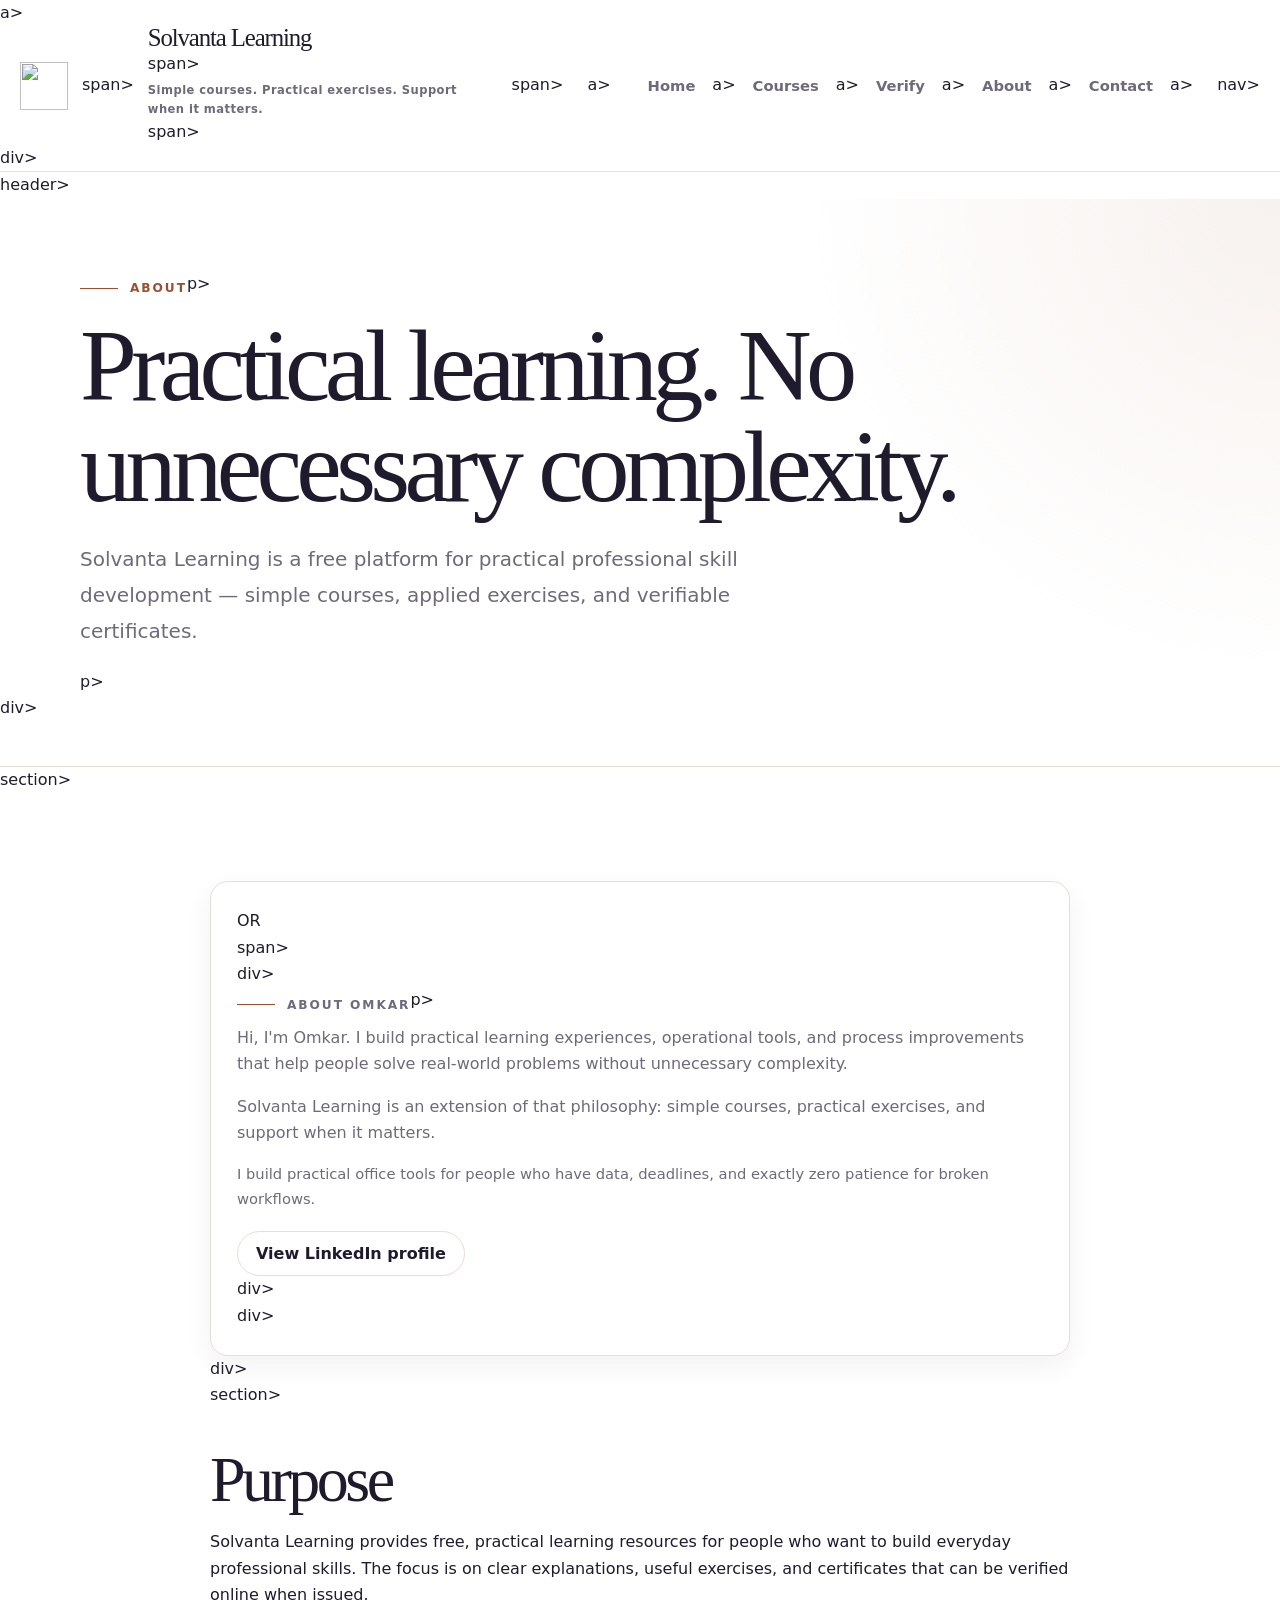
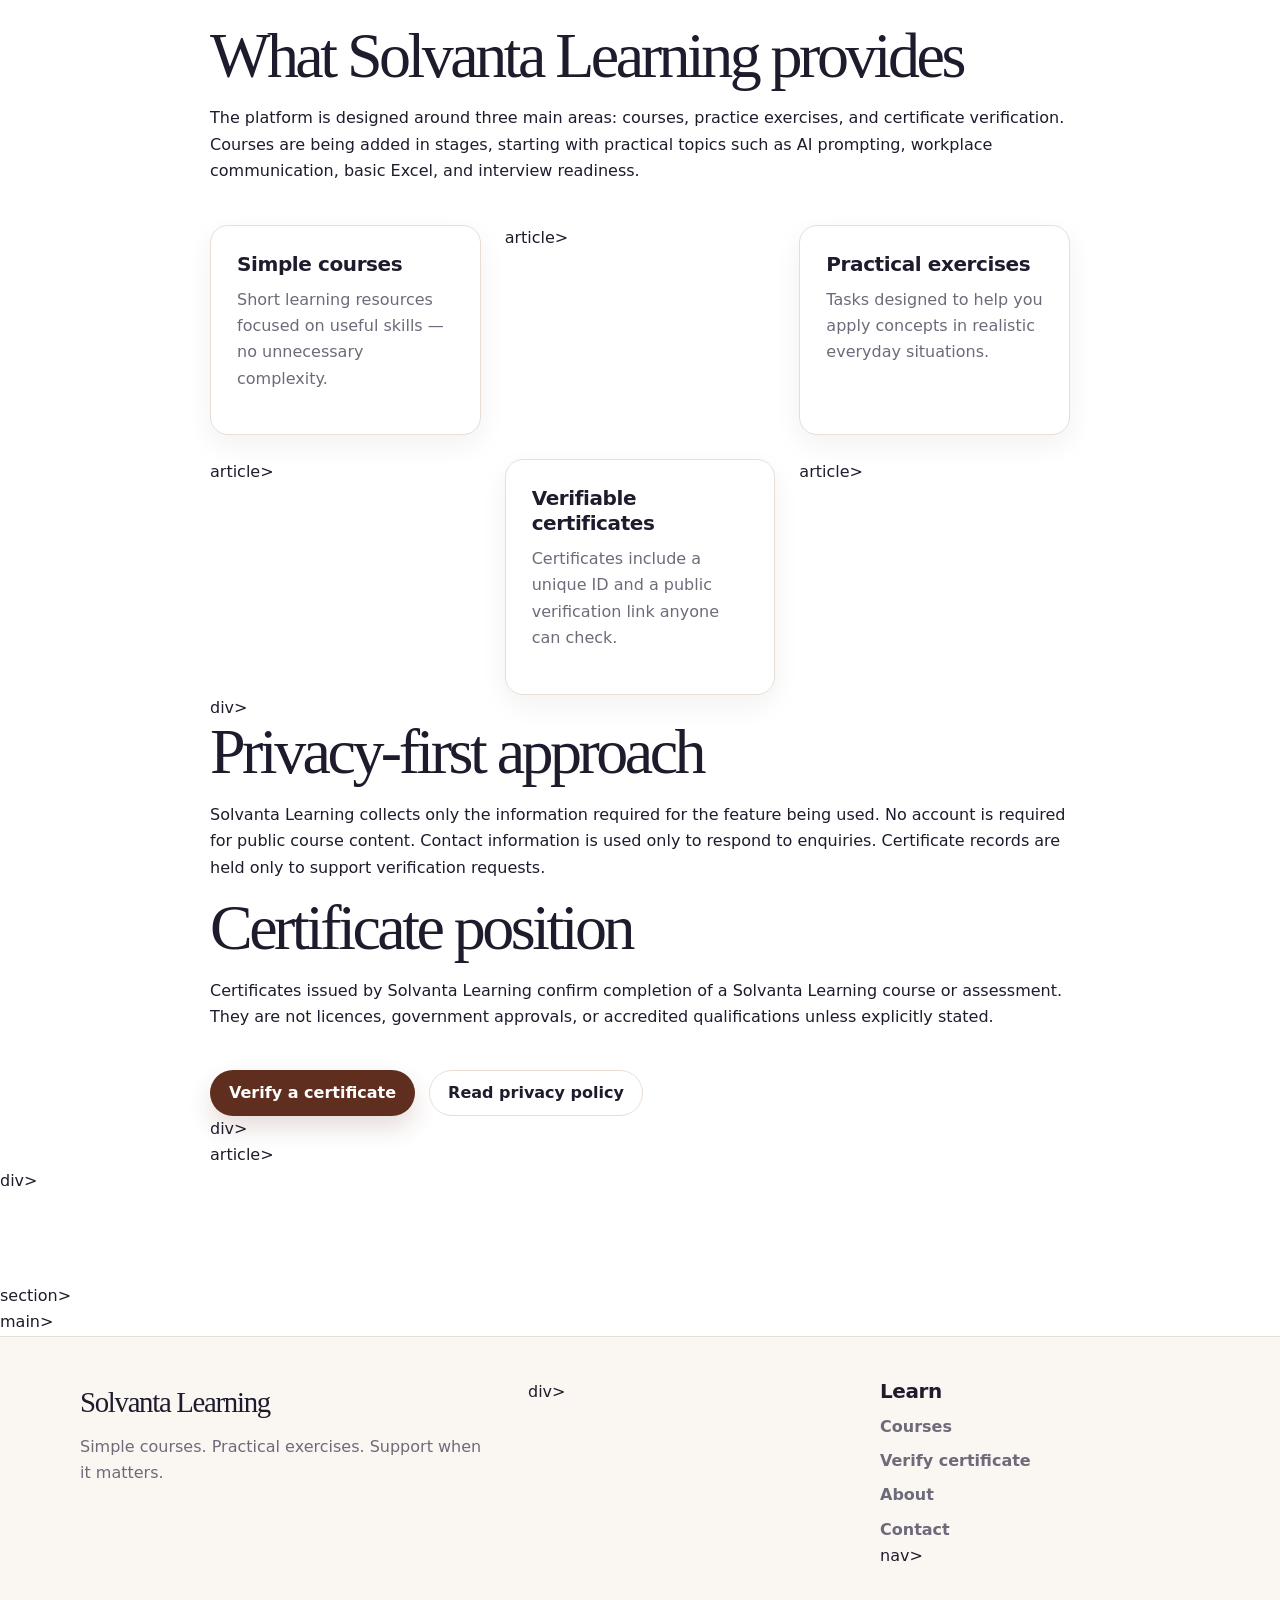
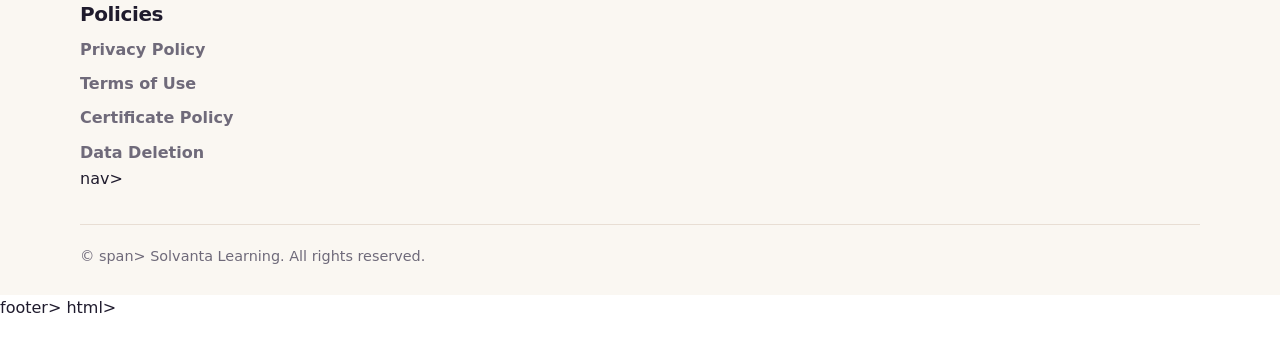
==== about/index.html @ 0c612749 "Rebuild about page: fix branding, add About Omkar section with LinkedIn, update nav to include About" ====
<!DOCTYPE html>
<html lang="en">
  <head>
    <meta charset="UTF-8" />
    <meta name="viewport" content="width=device-width, initial-scale=1.0" />
    <title>About | Solvanta Learning</title>
  <meta name="description" content="About Solvanta Learning and Omkar Reddy — a practical learning platform focused on simple courses, applied exercises, and verifiable certificates." />
  <link rel="stylesheet" href="../assets/css/styles.css" />
  </head>

<body>
  <a class="skip-link" href="#main-content">Skip to main content</a>a>

  <header class="site-header">
    <div class="header-inner">
      <a class="brand-link" href="/" aria-label="Solvanta Learning home">
        <span class="brand-mark" aria-hidden="true">
          <img src="../assets/img/logo-icon.svg" alt="" width="48" height="48" />
        </span>span>
        <span class="brand-text">
          <span class="brand-name">Solvanta Learning</span>span>
          <span class="brand-tagline">Simple courses. Practical exercises. Support when it matters.</span>span>
        </span>span>
      </a>a>

      <button
        class="nav-toggle"
        type="button"
        aria-label="Open navigation menu"
        aria-expanded="false"
        data-nav-toggle
        >
        <span aria-hidden="true"></span>span>
      </button>

      <nav class="site-nav" aria-label="Main navigation" data-nav-menu>
        <a href="/">Home</a>a>
        <a href="/courses/">Courses</a>a>
        <a href="/verify/">Verify</a>a>
        <a href="/about/">About</a>a>
        <a href="/contact/">Contact</a>a>
      </nav>nav>
    </div>div>
  </header>header>

  <main id="main-content">

    <section class="page-intro">
      <div class="container">
        <p class="kicker">About</p>p>
        <h1>Practical learning. No unnecessary complexity.</h1>
      <p class="lead">
      Solvanta Learning is a free platform for practical professional skill development —
      simple courses, applied exercises, and verifiable certificates.
      </p>p>
      </div>div>
    </section>section>
  
  <section class="section">
  <div class="container-narrow">
  
  <section class="about-omkar" id="about-omkar">
  <div class="about-omkar-inner card">
  <div class="about-omkar-photo" aria-hidden="true">
  <img
    src="../assets/img/omkar-profile.jpg"
    alt="Omkar Reddy"
    width="96"
    height="96"
    onerror="this.style.display='none'; this.nextElementSibling.style.display='flex';"
    />
  <span class="about-omkar-initials" aria-hidden="true" style="display:none;">OR</span>span>
  </div>div>
  <div class="about-omkar-body">
  <p class="kicker" style="margin-bottom:10px;">About Omkar</p>p>
  <p>
    Hi, I'm Omkar. I build practical learning experiences, operational tools, and process improvements
    that help people solve real-world problems without unnecessary complexity.
  </p>
    <p>
      Solvanta Learning is an extension of that philosophy: simple courses, practical exercises,
      and support when it matters.
    </p>
    <p class="muted" style="font-size:0.92rem;">
      I build practical office tools for people who have data, deadlines, and exactly zero patience for broken workflows.
    </p>
    <div class="hero-actions" style="margin-top:20px;">
      <a
        class="btn btn-secondary"
        href="https://www.linkedin.com/in/reddyop/"
        target="_blank"
        rel="noopener noreferrer"
        >
        View LinkedIn profile
      </a>
    </div>div>
  </div>div>
  </div>div>
  </section>section>

    <article class="mt-40">
      <h2>Purpose</h2>
      <p>
        Solvanta Learning provides free, practical learning resources for people who want to build
        everyday professional skills. The focus is on clear explanations, useful exercises,
        and certificates that can be verified online when issued.
      </p>

      <h2>What Solvanta Learning provides</h2>
      <p>
        The platform is designed around three main areas: courses, practice exercises,
        and certificate verification. Courses are being added in stages, starting with
        practical topics such as AI prompting, workplace communication, basic Excel, and interview readiness.
      </p>

      <div class="grid grid-auto mt-40">
        <article class="card">
          <h3>Simple courses</h3>
          <p>Short learning resources focused on useful skills — no unnecessary complexity.</p>
        </article>article>
        <article class="card">
          <h3>Practical exercises</h3>
          <p>Tasks designed to help you apply concepts in realistic everyday situations.</p>
        </article>article>
        <article class="card">
          <h3>Verifiable certificates</h3>
          <p>Certificates include a unique ID and a public verification link anyone can check.</p>
        </article>article>
      </div>div>

      <h2>Privacy-first approach</h2>
      <p>
        Solvanta Learning collects only the information required for the feature being used.
        No account is required for public course content. Contact information is used only to respond to enquiries.
        Certificate records are held only to support verification requests.
      </p>

      <h2>Certificate position</h2>
      <p>
        Certificates issued by Solvanta Learning confirm completion of a Solvanta Learning course or assessment.
        They are not licences, government approvals, or accredited qualifications unless explicitly stated.
      </p>

      <div class="hero-actions mt-40">
        <a class="btn btn-primary" href="/verify/">Verify a certificate</a>
        <a class="btn btn-secondary" href="/privacy-policy/">Read privacy policy</a>
      </div>div>
    </article>article>

  </div>div>
  </section>section>

  </main>main>

  <footer class="site-footer">
    <div class="container footer-layout">
      <div class="footer-brand">
        <p class="footer-title">Solvanta Learning</p>
        <p class="muted">Simple courses. Practical exercises. Support when it matters.</p>
      </div>div>
      <div>
        <h3>Learn</h3>
        <nav class="footer-links" aria-label="Footer learn links">
          <a data-footer-link href="/courses/">Courses</a>
          <a data-footer-link href="/verify/">Verify certificate</a>
          <a data-footer-link href="/about/">About</a>
          <a data-footer-link href="/contact/">Contact</a>
        </nav>nav>
      </div>
      <div>
        <h3>Policies</h3>
      <nav class="footer-links" aria-label="Footer policy links">
      <a data-footer-link href="/privacy-policy/">Privacy Policy</a>
      <a data-footer-link href="/terms/">Terms of Use</a>
      <a data-footer-link href="/certificate-policy/">Certificate Policy</a>
      <a data-footer-link href="/data-deletion/">Data Deletion</a>
      </nav>nav>
      </div>
    </div>
  <div class="container footer-bottom">
  &copy; <span data-current-year></span>span> Solvanta Learning. All rights reserved.
  </div>
  </footer>footer>

<script src="../assets/js/config.js?v=2"></script>
<script src="../assets/js/main.js"></script>
</body>
</html>html></h3>
      </div>
      </div>
        </a>
    </p>
  </p></h1>
        </button>
</body></title>
  </head>
---- assets/css/styles.css ----
/* =========================================================
   Solvanta Consulting
   Shared Brand Styles
   Tagline: Simple courses. Practical exercises. Support when it matters.
   ========================================================= */

:root {
  --color-primary: #9a4f2f;
  --color-primary-dark: #5f2e1f;
  --color-bg: #ffffff;
  --color-soft: #faf7f2;
  --color-soft-strong: #f3eadf;
  --color-text: #1f1b2d;
  --color-muted: #6f6a7a;
  --color-border: #e8ded4;
  --color-success: #157f63;
  --color-warning: #b7791f;
  --color-error: #b42318;
  --color-info: #3b5b7a;

  --shadow-soft: 0 18px 45px rgba(31, 27, 45, 0.08);
  --shadow-card: 0 10px 28px rgba(31, 27, 45, 0.06);

  --radius-sm: 12px;
  --radius-md: 18px;
  --radius-lg: 28px;

  --container: 1120px;
  --header-height: 76px;

  --font-body: Inter, system-ui, -apple-system, BlinkMacSystemFont, "Segoe UI", Arial, sans-serif;
  --font-display: Georgia, "Times New Roman", serif;
}

/* =========================================================
   Base
   ========================================================= */

* {
  box-sizing: border-box;
}

html {
  min-height: 100%;
  scroll-behavior: smooth;
}

body {
  margin: 0;
  min-height: 100vh;
  background: var(--color-bg);
  color: var(--color-text);
  font-family: var(--font-body);
  font-size: 16px;
  line-height: 1.65;
  text-rendering: optimizeLegibility;
  -webkit-font-smoothing: antialiased;
}

img,
svg {
  max-width: 100%;
  height: auto;
}

a {
  color: inherit;
}

button,
input,
textarea,
select {
  font: inherit;
}

button {
  cursor: pointer;
}

::selection {
  background: rgba(154, 79, 47, 0.18);
}

/* =========================================================
   Layout helpers
   ========================================================= */

.container {
  width: min(100% - 32px, var(--container));
  margin-inline: auto;
}

.container-narrow {
  width: min(100% - 32px, 860px);
  margin-inline: auto;
}

.section {
  padding: 88px 0;
}

.section-soft {
  background: var(--color-soft);
}

.section-border {
  border-top: 1px solid var(--color-border);
}

.page-intro {
  padding: 72px 0 44px;
  border-bottom: 1px solid var(--color-border);
  background:
    radial-gradient(circle at top right, rgba(154, 79, 47, 0.08), transparent 34%),
    var(--color-bg);
}

.page-intro p {
  max-width: 760px;
}

.grid {
  display: grid;
  gap: 24px;
}

.grid-2 {
  grid-template-columns: repeat(2, minmax(0, 1fr));
}

.grid-3 {
  grid-template-columns: repeat(3, minmax(0, 1fr));
}

.grid-auto {
  grid-template-columns: repeat(auto-fit, minmax(260px, 1fr));
}

/* =========================================================
   Typography
   ========================================================= */

h1,
h2,
h3,
h4,
p {
  margin-top: 0;
}

h1,
h2,
.display-title {
  font-family: var(--font-display);
  letter-spacing: -0.055em;
  font-weight: 500;
  line-height: 0.98;
}

h1 {
  max-width: 980px;
  margin-bottom: 24px;
  font-size: clamp(3rem, 8vw, 6.5rem);
}

h2 {
  margin-bottom: 18px;
  font-size: clamp(2.15rem, 5vw, 4.2rem);
}

h3 {
  margin-bottom: 10px;
  font-size: 1.25rem;
  line-height: 1.25;
  letter-spacing: -0.02em;
}

h4 {
  margin-bottom: 8px;
  font-size: 1rem;
  letter-spacing: -0.01em;
}

.lead {
  max-width: 780px;
  color: var(--color-muted);
  font-size: clamp(1.05rem, 2vw, 1.25rem);
  line-height: 1.8;
}

.muted {
  color: var(--color-muted);
}

.kicker {
  display: inline-flex;
  align-items: center;
  gap: 12px;
  margin-bottom: 18px;
  color: var(--color-primary);
  font-size: 0.76rem;
  font-weight: 800;
  letter-spacing: 0.16em;
  text-transform: uppercase;
}

.kicker::before {
  content: "";
  width: 38px;
  height: 1px;
  background: var(--color-primary);
}

/* =========================================================
   Header / Navigation
   ========================================================= */

.site-header {
  position: sticky;
  top: 0;
  z-index: 100;
  min-height: var(--header-height);
  border-bottom: 1px solid rgba(232, 222, 212, 0.9);
  background: rgba(255, 255, 255, 0.92);
  backdrop-filter: blur(14px);
}

.header-inner {
  width: min(100% - 32px, 1240px);
  min-height: var(--header-height);
  margin-inline: auto;
  display: flex;
  align-items: center;
  justify-content: space-between;
  gap: 24px;
}

.brand-link {
  display: inline-flex;
  align-items: center;
  gap: 14px;
  min-width: 0;
  color: var(--color-text);
  text-decoration: none;
}

.brand-mark {
  width: 48px;
  height: 48px;
  flex: 0 0 auto;
  display: grid;
  place-items: center;
}

.brand-mark img {
  width: 48px;
  height: 48px;
  display: block;
  object-fit: contain;
}

.brand-text {
  display: grid;
  gap: 0;
}

.brand-name {
  font-family: var(--font-display);
  font-size: 1.55rem;
  line-height: 1;
  letter-spacing: -0.045em;
}

.brand-tagline {
  margin-top: 3px;
  color: var(--color-muted);
  font-size: 0.72rem;
  font-weight: 700;
  letter-spacing: 0.04em;
}

.site-nav {
  display: flex;
  align-items: center;
  gap: 4px;
}

.site-nav a {
  border-radius: 999px;
  padding: 10px 13px;
  color: var(--color-muted);
  text-decoration: none;
  font-size: 0.92rem;
  font-weight: 700;
  transition: 0.18s ease;
}

.site-nav a:hover,
.site-nav a.active {
  background: var(--color-soft);
  color: var(--color-primary-dark);
}

.nav-toggle {
  display: none;
  width: 44px;
  height: 44px;
  border: 1px solid var(--color-border);
  border-radius: 999px;
  background: var(--color-bg);
  color: var(--color-text);
  align-items: center;
  justify-content: center;
}

.nav-toggle span {
  position: relative;
  width: 18px;
  height: 2px;
  background: currentColor;
  display: block;
}

.nav-toggle span::before,
.nav-toggle span::after {
  content: "";
  position: absolute;
  left: 0;
  width: 18px;
  height: 2px;
  background: currentColor;
}

.nav-toggle span::before {
  top: -6px;
}

.nav-toggle span::after {
  top: 6px;
}

/* =========================================================
   Hero
   ========================================================= */

.hero {
  padding: 92px 0 76px;
  background:
    radial-gradient(circle at 90% 10%, rgba(154, 79, 47, 0.09), transparent 30%),
    linear-gradient(180deg, var(--color-bg), var(--color-soft));
}

.hero-layout {
  display: grid;
  grid-template-columns: minmax(0, 1.08fr) minmax(280px, 0.72fr);
  gap: 56px;
  align-items: center;
}

.hero-copy {
  max-width: 850px;
}

.hero-actions {
  display: flex;
  flex-wrap: wrap;
  gap: 14px;
  margin-top: 32px;
}

.hero-panel {
  border: 1px solid var(--color-border);
  border-radius: var(--radius-lg);
  padding: 30px;
  background: rgba(255, 255, 255, 0.78);
  box-shadow: var(--shadow-soft);
}

.hero-panel-card {
  border-radius: 22px;
  padding: 22px;
  background: var(--color-bg);
  border: 1px solid var(--color-border);
}

.hero-panel-card + .hero-panel-card {
  margin-top: 16px;
}

.hero-panel-label {
  color: var(--color-primary);
  font-size: 0.76rem;
  font-weight: 800;
  letter-spacing: 0.12em;
  text-transform: uppercase;
}

/* =========================================================
   Buttons
   ========================================================= */

.btn {
  display: inline-flex;
  align-items: center;
  justify-content: center;
  min-height: 44px;
  border-radius: 999px;
  padding: 12px 18px;
  border: 1px solid transparent;
  text-decoration: none;
  font-weight: 800;
  line-height: 1.2;
  transition: transform 0.18s ease, box-shadow 0.18s ease, background 0.18s ease;
}

.btn:hover {
  transform: translateY(-2px);
}

.btn-primary {
  background: var(--color-primary-dark);
  color: #ffffff;
  box-shadow: 0 12px 24px rgba(95, 46, 31, 0.16);
}

.btn-primary:hover {
  background: var(--color-primary);
}

.btn-secondary {
  background: var(--color-bg);
  color: var(--color-text);
  border-color: var(--color-border);
}

.btn-secondary:hover {
  border-color: var(--color-primary);
}

.btn-text {
  padding-left: 0;
  padding-right: 0;
  border-radius: 0;
  border-bottom: 2px solid rgba(154, 79, 47, 0.28);
  color: var(--color-primary-dark);
}

.btn-text:hover {
  transform: none;
}

/* =========================================================
   Cards
   ========================================================= */

.card {
  border: 1px solid var(--color-border);
  border-radius: var(--radius-md);
  padding: 26px;
  background: var(--color-bg);
  box-shadow: var(--shadow-card);
}

.card-soft {
  background: var(--color-soft);
}

.card-icon {
  width: 48px;
  height: 48px;
  margin-bottom: 18px;
  border-radius: 16px;
  background: rgba(154, 79, 47, 0.1);
  color: var(--color-primary-dark);
  display: grid;
  place-items: center;
  font-weight: 900;
}

.card p {
  color: var(--color-muted);
}

.card-link {
  display: inline-flex;
  margin-top: 12px;
  color: var(--color-primary-dark);
  text-decoration: none;
  font-weight: 800;
}

.card-link:hover {
  text-decoration: underline;
}

/* =========================================================
   Forms
   ========================================================= */

.form {
  display: grid;
  gap: 16px;
}

.form-row {
  display: grid;
  gap: 8px;
}

label {
  color: var(--color-text);
  font-weight: 800;
}

input,
textarea,
select {
  width: 100%;
  border: 1px solid var(--color-border);
  border-radius: 14px;
  padding: 13px 14px;
  background: var(--color-bg);
  color: var(--color-text);
  outline: none;
}

textarea {
  resize: vertical;
}

input:focus,
textarea:focus,
select:focus {
  border-color: var(--color-primary);
  box-shadow: 0 0 0 4px rgba(154, 79, 47, 0.1);
}

.checkbox-row {
  display: grid;
  grid-template-columns: 20px 1fr;
  gap: 10px;
  align-items: start;
}

.checkbox-row input {
  width: 18px;
  height: 18px;
  margin-top: 4px;
}

.form-status {
  min-height: 24px;
  margin: 4px 0 0;
  font-weight: 800;
}

.form-status.success {
  color: var(--color-success);
}

.form-status.error {
  color: var(--color-error);
}

/* =========================================================
   Status / verification
   ========================================================= */

.status-box {
  border: 1px solid var(--color-border);
  border-radius: var(--radius-md);
  padding: 24px;
  background: var(--color-bg);
}

.status-box.valid {
  border-color: rgba(21, 127, 99, 0.35);
  background: rgba(21, 127, 99, 0.06);
}

.status-box.invalid,
.status-box.error {
  border-color: rgba(180, 35, 24, 0.35);
  background: rgba(180, 35, 24, 0.06);
}

.status-label {
  display: inline-flex;
  border-radius: 999px;
  padding: 7px 11px;
  font-size: 0.78rem;
  font-weight: 900;
  letter-spacing: 0.08em;
  text-transform: uppercase;
}

.status-label.valid {
  color: var(--color-success);
  background: rgba(21, 127, 99, 0.1);
}

.status-label.error {
  color: var(--color-error);
  background: rgba(180, 35, 24, 0.1);
}

/* =========================================================
   Policy / content pages
   ========================================================= */

.content-page {
  padding: 58px 0 90px;
}

.content-page article {
  max-width: 880px;
}

.content-page h2 {
  margin-top: 44px;
  font-size: clamp(1.75rem, 3vw, 2.5rem);
}

.content-page h3 {
  margin-top: 28px;
}

.content-page p,
.content-page li {
  color: var(--color-muted);
}

.content-page ul,
.content-page ol {
  padding-left: 1.3rem;
}

/* =========================================================
   Footer
   ========================================================= */

.site-footer {
  border-top: 1px solid var(--color-border);
  background: var(--color-soft);
  padding: 42px 0 26px;
}

.footer-layout {
  display: grid;
  grid-template-columns: 1.3fr 1fr 1fr;
  gap: 32px;
}

.footer-brand {
  max-width: 420px;
}

.footer-title {
  margin-bottom: 8px;
  font-family: var(--font-display);
  font-size: 1.8rem;
  letter-spacing: -0.045em;
}

.footer-links {
  display: grid;
  gap: 8px;
}

.footer-links a {
  color: var(--color-muted);
  text-decoration: none;
  font-weight: 700;
}

.footer-links a:hover {
  color: var(--color-primary-dark);
}

.footer-bottom {
  margin-top: 32px;
  padding-top: 20px;
  border-top: 1px solid var(--color-border);
  color: var(--color-muted);
  font-size: 0.9rem;
}

/* =========================================================
   Utilities
   ========================================================= */

.skip-link {
  position: absolute;
  left: -999px;
  top: 10px;
  z-index: 999;
  background: var(--color-text);
  color: #ffffff;
  padding: 10px 14px;
  border-radius: 8px;
}

.skip-link:focus {
  left: 10px;
}

.hidden {
  display: none !important;
}

.text-center {
  text-align: center;
}

.mt-0 {
  margin-top: 0;
}

.mt-24 {
  margin-top: 24px;
}

.mt-40 {
  margin-top: 40px;
}

/* =========================================================
   Responsive
   ========================================================= */

@media (max-width: 1040px) {
  .hero-layout {
    grid-template-columns: 1fr;
  }

  .hero-panel {
    max-width: 720px;
  }

  .grid-3 {
    grid-template-columns: repeat(2, minmax(0, 1fr));
  }

  .footer-layout {
    grid-template-columns: 1fr 1fr;
  }
}

@media (max-width: 820px) {
  :root {
    --header-height: 70px;
  }

  .header-inner {
    width: min(100% - 24px, 1240px);
  }

  .brand-tagline {
    display: none;
  }

  .nav-toggle {
    display: inline-flex;
  }

  .site-nav {
    position: fixed;
    left: 12px;
    right: 12px;
    top: calc(var(--header-height) + 10px);
    display: none;
    flex-direction: column;
    align-items: stretch;
    gap: 6px;
    border: 1px solid var(--color-border);
    border-radius: 20px;
    padding: 12px;
    background: var(--color-bg);
    box-shadow: var(--shadow-soft);
  }

  .site-nav.open {
    display: flex;
  }

  .site-nav a {
    padding: 13px 14px;
  }

  .section {
    padding: 64px 0;
  }

  .hero {
    padding: 64px 0 58px;
  }

  .grid-2,
  .grid-3 {
    grid-template-columns: 1fr;
  }

  .footer-layout {
    grid-template-columns: 1fr;
  }
}

@media (max-width: 520px) {
  .container,
  .container-narrow {
    width: min(100% - 24px, var(--container));
  }

  h1 {
    font-size: clamp(2.55rem, 16vw, 4.2rem);
  }

  h2 {
    font-size: clamp(2rem, 12vw, 3rem);
  }

  .brand-name {
    font-size: 1.35rem;
  }

  .brand-mark {
    width: 40px;
    height: 40px;
  }

  .hero-actions {
    align-items: stretch;
    flex-direction: column;
  }

  .btn {
    width: 100%;
  }

  .card {
    padding: 22px;
  }
}

/* =========================================================
   Reduced motion
   ========================================================= */

@media (prefers-reduced-motion: reduce) {
  *,
  *::before,
  *::after {
    animation: none !important;
    transition: none !important;
    scroll-behavior: auto !important;
  }
}


/* =========================================================
  Solvanta Learning — Additional Components
  Status badges, result rows, form enhancements,
  content page layouts, verification result display.
  ========================================================= */

/* Status badges */
.status-badge {
  display: inline-block;
  margin-top: 12px;
  padding: 4px 12px;
  border-radius: 100px;
  font-size: 0.78rem;
  font-weight: 600;
  letter-spacing: 0.02em;
  text-transform: uppercase;
}
.status-badge.coming-soon { background: var(--color-soft-strong); color: var(--color-muted); }
.status-badge.active, .status-badge.available { background: rgba(21,127,99,0.1); color: var(--color-success); }
.status-badge.archived { background: var(--color-soft); color: var(--color-muted); text-decoration: line-through; }

/* Verification result rows */
.result-row {
  display: flex;
  gap: 16px;
  padding: 12px 0;
  border-bottom: 1px solid var(--color-border);
  align-items: baseline;
}
.result-row:last-child { border-bottom: none; }
.result-label { flex: 0 0 160px; font-size: 0.85rem; color: var(--color-muted); font-weight: 500; }
.result-value { flex: 1; font-weight: 500; color: var(--color-text); word-break: break-word; }

/* Status box */
.status-box {
  padding: 28px 32px;
  border: 1px solid var(--color-border);
  border-radius: var(--radius-md);
  background: var(--color-soft);
}
.status-box h3 { margin-bottom: 12px; }
.status-box.valid { border-color: rgba(21,127,99,0.3); background: rgba(21,127,99,0.04); }
.status-box.invalid { border-color: rgba(180,35,24,0.2); background: rgba(180,35,24,0.03); }
.status-box.error { border-color: rgba(183,121,31,0.3); background: rgba(183,121,31,0.04); }

/* Status labels */
.status-label {
  display: inline-block;
  padding: 5px 14px;
  border-radius: 100px;
  font-size: 0.78rem;
  font-weight: 700;
  letter-spacing: 0.04em;
  text-transform: uppercase;
  background: var(--color-soft-strong);
  color: var(--color-muted);
}
.status-label.valid { background: rgba(21,127,99,0.12); color: var(--color-success); }
.status-label.invalid, .status-label.error { background: rgba(180,35,24,0.1); color: var(--color-error); }

/* Form enhancements */
.form { display: flex; flex-direction: column; gap: 20px; }
.form-row { display: flex; flex-direction: column; gap: 6px; }
.form-row label { font-weight: 500; font-size: 0.92rem; color: var(--color-text); }
.form-optional { font-weight: 400; color: var(--color-muted); font-size: 0.85rem; }
.form-row input,
.form-row textarea,
.form-row select {
  padding: 10px 14px;
  border: 1.5px solid var(--color-border);
  border-radius: var(--radius-sm);
  background: var(--color-bg);
  color: var(--color-text);
  font-size: 1rem;
  transition: border-color 0.15s;
  width: 100%;
}
.form-row input:focus,
.form-row textarea:focus,
.form-row select:focus {
  outline: none;
  border-color: var(--color-primary);
  box-shadow: 0 0 0 3px rgba(154,79,47,0.12);
}
.form-row textarea { resize: vertical; min-height: 120px; }
.form-row-check { flex-direction: row; align-items: flex-start; gap: 10px; }
.check-label { display: flex; gap: 10px; cursor: pointer; font-size: 0.9rem; color: var(--color-muted); line-height: 1.5; }
.check-label input[type="checkbox"] { flex-shrink: 0; margin-top: 3px; width: 16px; height: 16px; accent-color: var(--color-primary); }
.form-status { font-size: 0.9rem; min-height: 1.4em; line-height: 1.5; }
.form-status.error { color: var(--color-error); }
.form-status.success { color: var(--color-success); }

/* Content page (prose) */
.content-page { padding: 64px 0 88px; }
.content-page article h2 {
  font-size: clamp(1.4rem, 3vw, 1.9rem);
  margin-top: 48px;
  margin-bottom: 12px;
  font-family: var(--font-body);
  font-weight: 600;
  letter-spacing: -0.01em;
  line-height: 1.2;
}
.content-page article h2:first-child { margin-top: 0; }
.content-page article h3 { font-size: 1.05rem; margin-top: 28px; color: var(--color-text); }
.content-page article p,
.content-page article ul,
.content-page article ol { color: var(--color-muted); font-size: 1rem; line-height: 1.75; max-width: 720px; }
.content-page article ul, .content-page article ol { padding-left: 20px; }
.content-page article li { margin-bottom: 6px; }
.content-page article a { color: var(--color-primary); text-decoration: underline; }

/* Utility */
.mt-24 { margin-top: 24px; }
.mt-40 { margin-top: 40px; }
.hidden { display: none !important; }

/* Responsive */
@media (max-width: 700px) {
  .result-row { flex-direction: column; gap: 4px; }
  .result-label { flex: none; }
  .status-box { padding: 20px; }
  .grid-2, .grid-3 { grid-template-columns: 1fr; }
  .content-page article h2 { font-size: 1.3rem; }
}
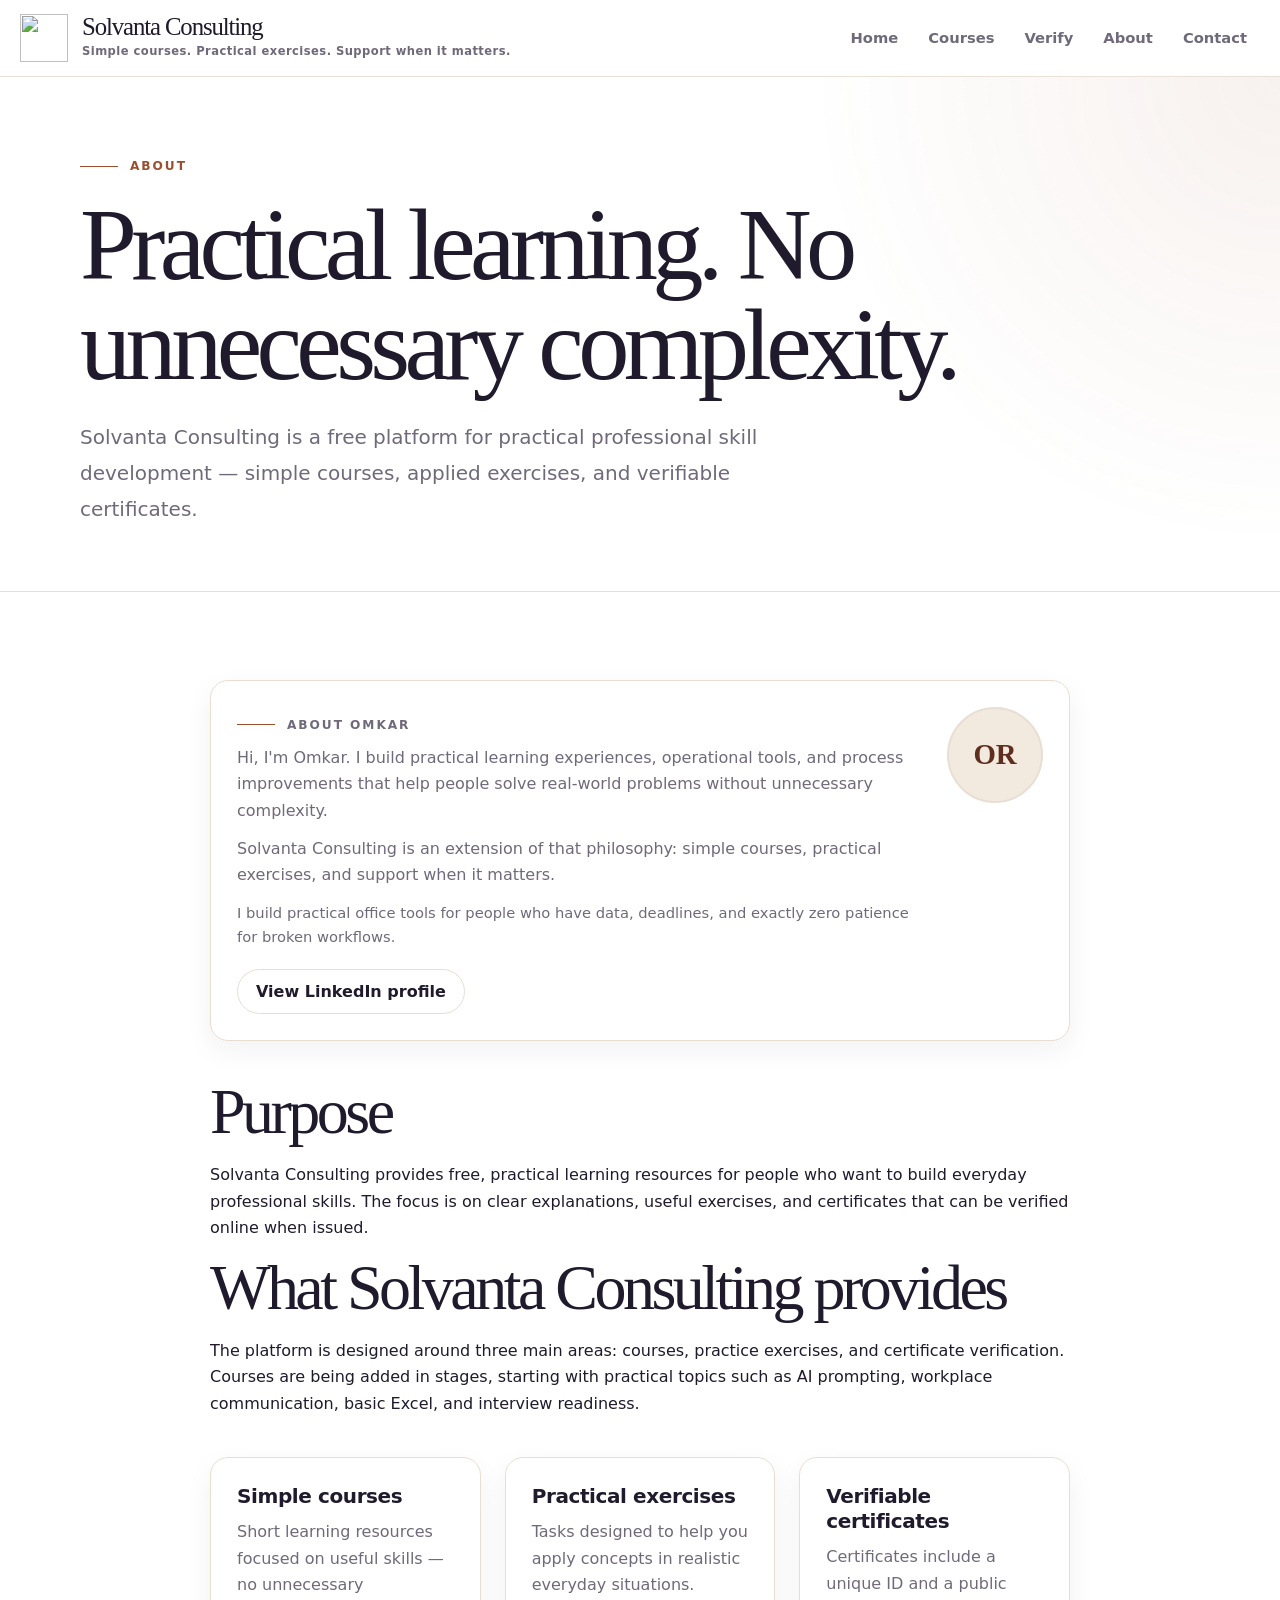
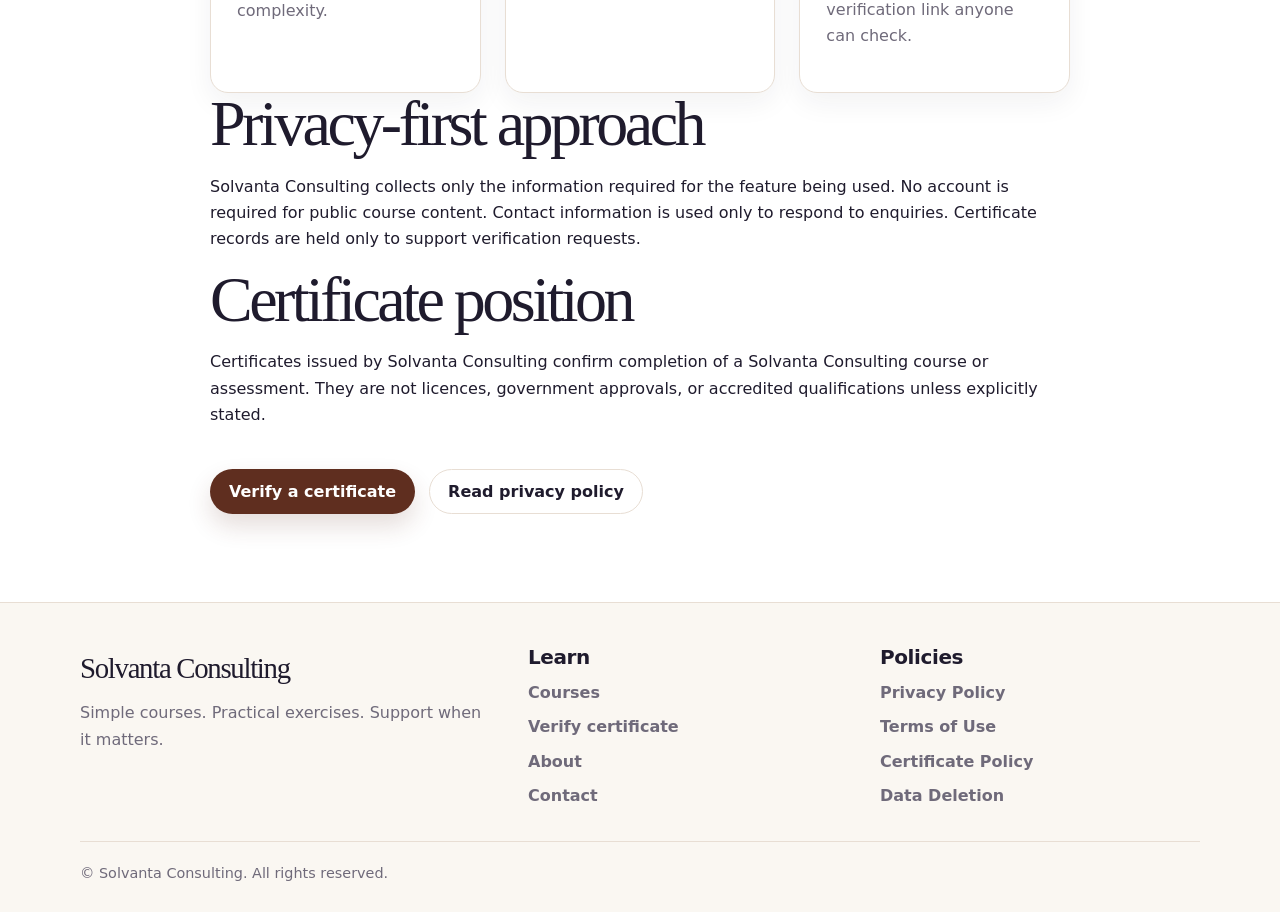
==== commit 91996a9f: "Repair about/index.html: fix branding to Solvanta Consulting, fix all malformed HTML" ====
--- a/about/index.html
+++ b/about/index.html
@@ -1,196 +1,188 @@
 <!DOCTYPE html>
 <html lang="en">
-  <head>
-    <meta charset="UTF-8" />
-    <meta name="viewport" content="width=device-width, initial-scale=1.0" />
-    <title>About | Solvanta Learning</title>
-  <meta name="description" content="About Solvanta Learning and Omkar Reddy — a practical learning platform focused on simple courses, applied exercises, and verifiable certificates." />
-  <link rel="stylesheet" href="../assets/css/styles.css" />
-  </head>
+<head>
+<meta charset="UTF-8" />
+<meta name="viewport" content="width=device-width, initial-scale=1.0" />
+<title>About | Solvanta Consulting</title>
+<meta name="description" content="About Solvanta Consulting and Omkar Reddy — a practical learning platform focused on simple courses, applied exercises, and verifiable certificates." />
+<link rel="stylesheet" href="../assets/css/styles.css" />
+</head>
 
 <body>
-  <a class="skip-link" href="#main-content">Skip to main content</a>a>
+<a class="skip-link" href="#main-content">Skip to main content</a>
 
-  <header class="site-header">
-    <div class="header-inner">
-      <a class="brand-link" href="/" aria-label="Solvanta Learning home">
-        <span class="brand-mark" aria-hidden="true">
-          <img src="../assets/img/logo-icon.svg" alt="" width="48" height="48" />
-        </span>span>
-        <span class="brand-text">
-          <span class="brand-name">Solvanta Learning</span>span>
-          <span class="brand-tagline">Simple courses. Practical exercises. Support when it matters.</span>span>
-        </span>span>
-      </a>a>
+<header class="site-header">
+<div class="header-inner">
+<a class="brand-link" href="/" aria-label="Solvanta Consulting home">
+<span class="brand-mark" aria-hidden="true">
+<img src="../assets/img/logo-icon.svg" alt="" width="48" height="48" />
+</span>
+<span class="brand-text">
+<span class="brand-name">Solvanta Consulting</span>
+<span class="brand-tagline">Simple courses. Practical exercises. Support when it matters.</span>
+</span>
+</a>
 
-      <button
-        class="nav-toggle"
-        type="button"
-        aria-label="Open navigation menu"
-        aria-expanded="false"
-        data-nav-toggle
-        >
-        <span aria-hidden="true"></span>span>
-      </button>
+<button
+class="nav-toggle"
+type="button"
+aria-label="Open navigation menu"
+aria-expanded="false"
+data-nav-toggle
+>
+<span aria-hidden="true"></span>
+</button>
 
-      <nav class="site-nav" aria-label="Main navigation" data-nav-menu>
-        <a href="/">Home</a>a>
-        <a href="/courses/">Courses</a>a>
-        <a href="/verify/">Verify</a>a>
-        <a href="/about/">About</a>a>
-        <a href="/contact/">Contact</a>a>
-      </nav>nav>
-    </div>div>
-  </header>header>
+<nav class="site-nav" aria-label="Main navigation" data-nav-menu>
+<a href="/">Home</a>
+<a href="/courses/">Courses</a>
+<a href="/verify/">Verify</a>
+<a href="/about/">About</a>
+<a href="/contact/">Contact</a>
+</nav>
+</div>
+</header>
 
-  <main id="main-content">
+<main id="main-content">
 
-    <section class="page-intro">
-      <div class="container">
-        <p class="kicker">About</p>p>
-        <h1>Practical learning. No unnecessary complexity.</h1>
-      <p class="lead">
-      Solvanta Learning is a free platform for practical professional skill development —
-      simple courses, applied exercises, and verifiable certificates.
-      </p>p>
-      </div>div>
-    </section>section>
-  
-  <section class="section">
-  <div class="container-narrow">
-  
-  <section class="about-omkar" id="about-omkar">
-  <div class="about-omkar-inner card">
-  <div class="about-omkar-photo" aria-hidden="true">
-  <img
-    src="../assets/img/omkar-profile.jpg"
-    alt="Omkar Reddy"
-    width="96"
-    height="96"
-    onerror="this.style.display='none'; this.nextElementSibling.style.display='flex';"
-    />
-  <span class="about-omkar-initials" aria-hidden="true" style="display:none;">OR</span>span>
-  </div>div>
-  <div class="about-omkar-body">
-  <p class="kicker" style="margin-bottom:10px;">About Omkar</p>p>
-  <p>
-    Hi, I'm Omkar. I build practical learning experiences, operational tools, and process improvements
-    that help people solve real-world problems without unnecessary complexity.
-  </p>
-    <p>
-      Solvanta Learning is an extension of that philosophy: simple courses, practical exercises,
-      and support when it matters.
-    </p>
-    <p class="muted" style="font-size:0.92rem;">
-      I build practical office tools for people who have data, deadlines, and exactly zero patience for broken workflows.
-    </p>
-    <div class="hero-actions" style="margin-top:20px;">
-      <a
-        class="btn btn-secondary"
-        href="https://www.linkedin.com/in/reddyop/"
-        target="_blank"
-        rel="noopener noreferrer"
-        >
-        View LinkedIn profile
-      </a>
-    </div>div>
-  </div>div>
-  </div>div>
-  </section>section>
+<section class="page-intro">
+<div class="container">
+<p class="kicker">About</p>
+<h1>Practical learning. No unnecessary complexity.</h1>
+<p class="lead">
+Solvanta Consulting is a free platform for practical professional skill development —
+simple courses, applied exercises, and verifiable certificates.
+</p>
+</div>
+</section>
 
-    <article class="mt-40">
-      <h2>Purpose</h2>
-      <p>
-        Solvanta Learning provides free, practical learning resources for people who want to build
-        everyday professional skills. The focus is on clear explanations, useful exercises,
-        and certificates that can be verified online when issued.
-      </p>
+<section class="section">
+<div class="container-narrow">
 
-      <h2>What Solvanta Learning provides</h2>
-      <p>
-        The platform is designed around three main areas: courses, practice exercises,
-        and certificate verification. Courses are being added in stages, starting with
-        practical topics such as AI prompting, workplace communication, basic Excel, and interview readiness.
-      </p>
+<section class="about-omkar" id="about-omkar">
+<div class="about-omkar-inner card">
+<div class="about-omkar-photo" aria-hidden="true">
+<img
+src="../assets/img/omkar-profile.jpg"
+alt="Omkar Reddy"
+width="96"
+height="96"
+onerror="this.style.display='none'; this.nextElementSibling.style.display='flex';"
+/>
+<span class="about-omkar-initials" aria-hidden="true" style="display:none;">OR</span>
+</div>
+<div class="about-omkar-body">
+<p class="kicker" style="margin-bottom:10px;">About Omkar</p>
+<p>
+Hi, I'm Omkar. I build practical learning experiences, operational tools, and process improvements
+that help people solve real-world problems without unnecessary complexity.
+</p>
+<p>
+Solvanta Consulting is an extension of that philosophy: simple courses, practical exercises,
+and support when it matters.
+</p>
+<p class="muted" style="font-size:0.92rem;">
+I build practical office tools for people who have data, deadlines, and exactly zero patience for broken workflows.
+</p>
+<div class="hero-actions" style="margin-top:20px;">
+<a
+class="btn btn-secondary"
+href="https://www.linkedin.com/in/reddyop/"
+target="_blank"
+rel="noopener noreferrer"
+>
+View LinkedIn profile
+</a>
+</div>
+</div>
+</div>
+</section>
 
-      <div class="grid grid-auto mt-40">
-        <article class="card">
-          <h3>Simple courses</h3>
-          <p>Short learning resources focused on useful skills — no unnecessary complexity.</p>
-        </article>article>
-        <article class="card">
-          <h3>Practical exercises</h3>
-          <p>Tasks designed to help you apply concepts in realistic everyday situations.</p>
-        </article>article>
-        <article class="card">
-          <h3>Verifiable certificates</h3>
-          <p>Certificates include a unique ID and a public verification link anyone can check.</p>
-        </article>article>
-      </div>div>
+<article class="mt-40">
+<h2>Purpose</h2>
+<p>
+Solvanta Consulting provides free, practical learning resources for people who want to build
+everyday professional skills. The focus is on clear explanations, useful exercises,
+and certificates that can be verified online when issued.
+</p>
 
-      <h2>Privacy-first approach</h2>
-      <p>
-        Solvanta Learning collects only the information required for the feature being used.
-        No account is required for public course content. Contact information is used only to respond to enquiries.
-        Certificate records are held only to support verification requests.
-      </p>
+<h2>What Solvanta Consulting provides</h2>
+<p>
+The platform is designed around three main areas: courses, practice exercises,
+and certificate verification. Courses are being added in stages, starting with
+practical topics such as AI prompting, workplace communication, basic Excel, and interview readiness.
+</p>
 
-      <h2>Certificate position</h2>
-      <p>
-        Certificates issued by Solvanta Learning confirm completion of a Solvanta Learning course or assessment.
-        They are not licences, government approvals, or accredited qualifications unless explicitly stated.
-      </p>
+<div class="grid grid-auto mt-40">
+<article class="card">
+<h3>Simple courses</h3>
+<p>Short learning resources focused on useful skills — no unnecessary complexity.</p>
+</article>
+<article class="card">
+<h3>Practical exercises</h3>
+<p>Tasks designed to help you apply concepts in realistic everyday situations.</p>
+</article>
+<article class="card">
+<h3>Verifiable certificates</h3>
+<p>Certificates include a unique ID and a public verification link anyone can check.</p>
+</article>
+</div>
 
-      <div class="hero-actions mt-40">
-        <a class="btn btn-primary" href="/verify/">Verify a certificate</a>
-        <a class="btn btn-secondary" href="/privacy-policy/">Read privacy policy</a>
-      </div>div>
-    </article>article>
+<h2>Privacy-first approach</h2>
+<p>
+Solvanta Consulting collects only the information required for the feature being used.
+No account is required for public course content. Contact information is used only to respond to enquiries.
+Certificate records are held only to support verification requests.
+</p>
 
-  </div>div>
-  </section>section>
+<h2>Certificate position</h2>
+<p>
+Certificates issued by Solvanta Consulting confirm completion of a Solvanta Consulting course or assessment.
+They are not licences, government approvals, or accredited qualifications unless explicitly stated.
+</p>
 
-  </main>main>
+<div class="hero-actions mt-40">
+<a class="btn btn-primary" href="/verify/">Verify a certificate</a>
+<a class="btn btn-secondary" href="/privacy-policy/">Read privacy policy</a>
+</div>
+</article>
 
-  <footer class="site-footer">
-    <div class="container footer-layout">
-      <div class="footer-brand">
-        <p class="footer-title">Solvanta Learning</p>
-        <p class="muted">Simple courses. Practical exercises. Support when it matters.</p>
-      </div>div>
-      <div>
-        <h3>Learn</h3>
-        <nav class="footer-links" aria-label="Footer learn links">
-          <a data-footer-link href="/courses/">Courses</a>
-          <a data-footer-link href="/verify/">Verify certificate</a>
-          <a data-footer-link href="/about/">About</a>
-          <a data-footer-link href="/contact/">Contact</a>
-        </nav>nav>
-      </div>
-      <div>
-        <h3>Policies</h3>
-      <nav class="footer-links" aria-label="Footer policy links">
-      <a data-footer-link href="/privacy-policy/">Privacy Policy</a>
-      <a data-footer-link href="/terms/">Terms of Use</a>
-      <a data-footer-link href="/certificate-policy/">Certificate Policy</a>
-      <a data-footer-link href="/data-deletion/">Data Deletion</a>
-      </nav>nav>
-      </div>
-    </div>
-  <div class="container footer-bottom">
-  &copy; <span data-current-year></span>span> Solvanta Learning. All rights reserved.
-  </div>
-  </footer>footer>
+</div>
+</section>
+
+</main>
+
+<footer class="site-footer">
+<div class="container footer-layout">
+<div class="footer-brand">
+<p class="footer-title">Solvanta Consulting</p>
+<p class="muted">Simple courses. Practical exercises. Support when it matters.</p>
+</div>
+<div>
+<h3>Learn</h3>
+<nav class="footer-links" aria-label="Footer learn links">
+<a data-footer-link href="/courses/">Courses</a>
+<a data-footer-link href="/verify/">Verify certificate</a>
+<a data-footer-link href="/about/">About</a>
+<a data-footer-link href="/contact/">Contact</a>
+</nav>
+</div>
+<div>
+<h3>Policies</h3>
+<nav class="footer-links" aria-label="Footer policy links">
+<a data-footer-link href="/privacy-policy/">Privacy Policy</a>
+<a data-footer-link href="/terms/">Terms of Use</a>
+<a data-footer-link href="/certificate-policy/">Certificate Policy</a>
+<a data-footer-link href="/data-deletion/">Data Deletion</a>
+</nav>
+</div>
+</div>
+<div class="container footer-bottom">
+&copy; <span data-current-year></span> Solvanta Consulting. All rights reserved.
+</div>
+</footer>
 
 <script src="../assets/js/config.js?v=2"></script>
 <script src="../assets/js/main.js"></script>
 </body>
-</html>html></h3>
-      </div>
-      </div>
-        </a>
-    </p>
-  </p></h1>
-        </button>
-</body></title>
-  </head>
+</html>
--- a/assets/css/styles.css
+++ b/assets/css/styles.css
@@ -983,3 +983,200 @@
   .grid-2, .grid-3 { grid-template-columns: 1fr; }
   .content-page article h2 { font-size: 1.3rem; }
 }
+
+
+/* =========================================================
+About Omkar section
+========================================================= */
+
+.about-omkar { margin-bottom: 40px; }
+
+.about-omkar-inner {
+   display: flex;
+   gap: 28px;
+   align-items: flex-start;
+}
+
+.about-omkar-photo {
+   flex: 0 0 auto;
+}
+
+.about-omkar-photo img {
+   width: 96px;
+   height: 96px;
+   border-radius: 50%;
+   object-fit: cover;
+   border: 2px solid var(--color-border);
+   display: block;
+}
+
+.about-omkar-initials {
+   width: 96px;
+   height: 96px;
+   border-radius: 50%;
+   background: var(--color-soft-strong);
+   color: var(--color-primary-dark);
+   font-family: var(--font-display);
+   font-size: 1.8rem;
+   font-weight: 600;
+   align-items: center;
+   justify-content: center;
+   border: 2px solid var(--color-border);
+}
+
+.about-omkar-body {
+   flex: 1;
+   min-width: 0;
+}
+
+.about-omkar-body p {
+   margin-bottom: 12px;
+   color: var(--color-muted);
+}
+
+.about-omkar-body p:last-of-type {
+   margin-bottom: 0;
+}
+
+@media (max-width: 600px) {
+   .about-omkar-inner {
+      flex-direction: column;
+      align-items: center;
+      text-align: center;
+   }
+   .about-omkar-body .hero-actions {
+      justify-content: center;
+   }
+}
+Page_Down
+
+/* About Omkar Section */
+.about-omkar {
+     padding: 4rem 0;
+}
+
+.about-omkar-layout {
+     gap: 3rem;
+     align-items: center;
+}
+
+.about-omkar-text {
+     order: 1;
+}
+
+.about-omkar-content {
+     margin: 1.5rem 0;
+}
+
+.about-omkar-content p {
+     margin: 1rem 0;
+     line-height: 1.6;
+     color: var(--color-text);
+}
+
+.about-omkar-content p:first-child {
+     margin-top: 0;
+}
+
+.about-omkar-actions {
+     margin-top: 2rem;
+}
+
+.about-omkar-photo {
+     order: 2;
+     text-align: center;
+}
+
+.profile-photo {
+     width: 100%;
+     max-width: 300px;
+     height: auto;
+     border-radius: 0.5rem;
+     box-shadow: 0 4px 12px rgba(0, 0, 0, 0.1);
+}
+
+@media (max-width: 768px) {
+     .about-omkar-layout {
+            grid-template-columns: 1fr;
+            gap: 2rem;
+     }
+
+  .about-omkar-text {
+         order: 1;
+  }
+
+  .about-omkar-photo {
+         order: 2;
+  }
+
+  .profile-photo {
+         max-width: 250px;
+  }
+
+  .about-omkar {
+         padding: 3rem 0;
+  }
+}
+Page_Up
+
+/* About Omkar - Complete Fix */
+.about-omkar {
+     padding: 4rem 0;
+}
+
+.about-omkar-layout {
+     display: grid;
+     grid-template-columns: 1fr 1fr;
+     gap: 3rem;
+     align-items: center;
+}
+
+.about-omkar-text {
+     order: 1;
+}
+
+.about-omkar-content {
+     margin: 1.5rem 0;
+}
+
+.about-omkar-content p {
+     margin: 1rem 0;
+     line-height: 1.6;
+     color: var(--color-text);
+}
+
+.about-omkar-content p:first-child {
+     margin-top: 0;
+}
+
+.about-omkar-actions {
+     margin-top: 2rem;
+}
+
+.about-omkar-photo {
+     order: 2;
+     text-align: center;
+}
+
+.profile-photo {
+     width: 100%;
+     max-width: 280px;
+     height: auto;
+     border-radius: 0.5rem;
+     box-shadow: 0 4px 12px rgba(0, 0, 0, 0.1);
+}
+
+@media (max-width: 768px) {
+     .about-omkar-layout {
+            grid-template-columns: 1fr;
+            gap: 2rem;
+     }
+
+  .about-omkar {
+         padding: 3rem 0;
+  }
+
+  .profile-photo {
+         max-width: 200px;
+  }
+}
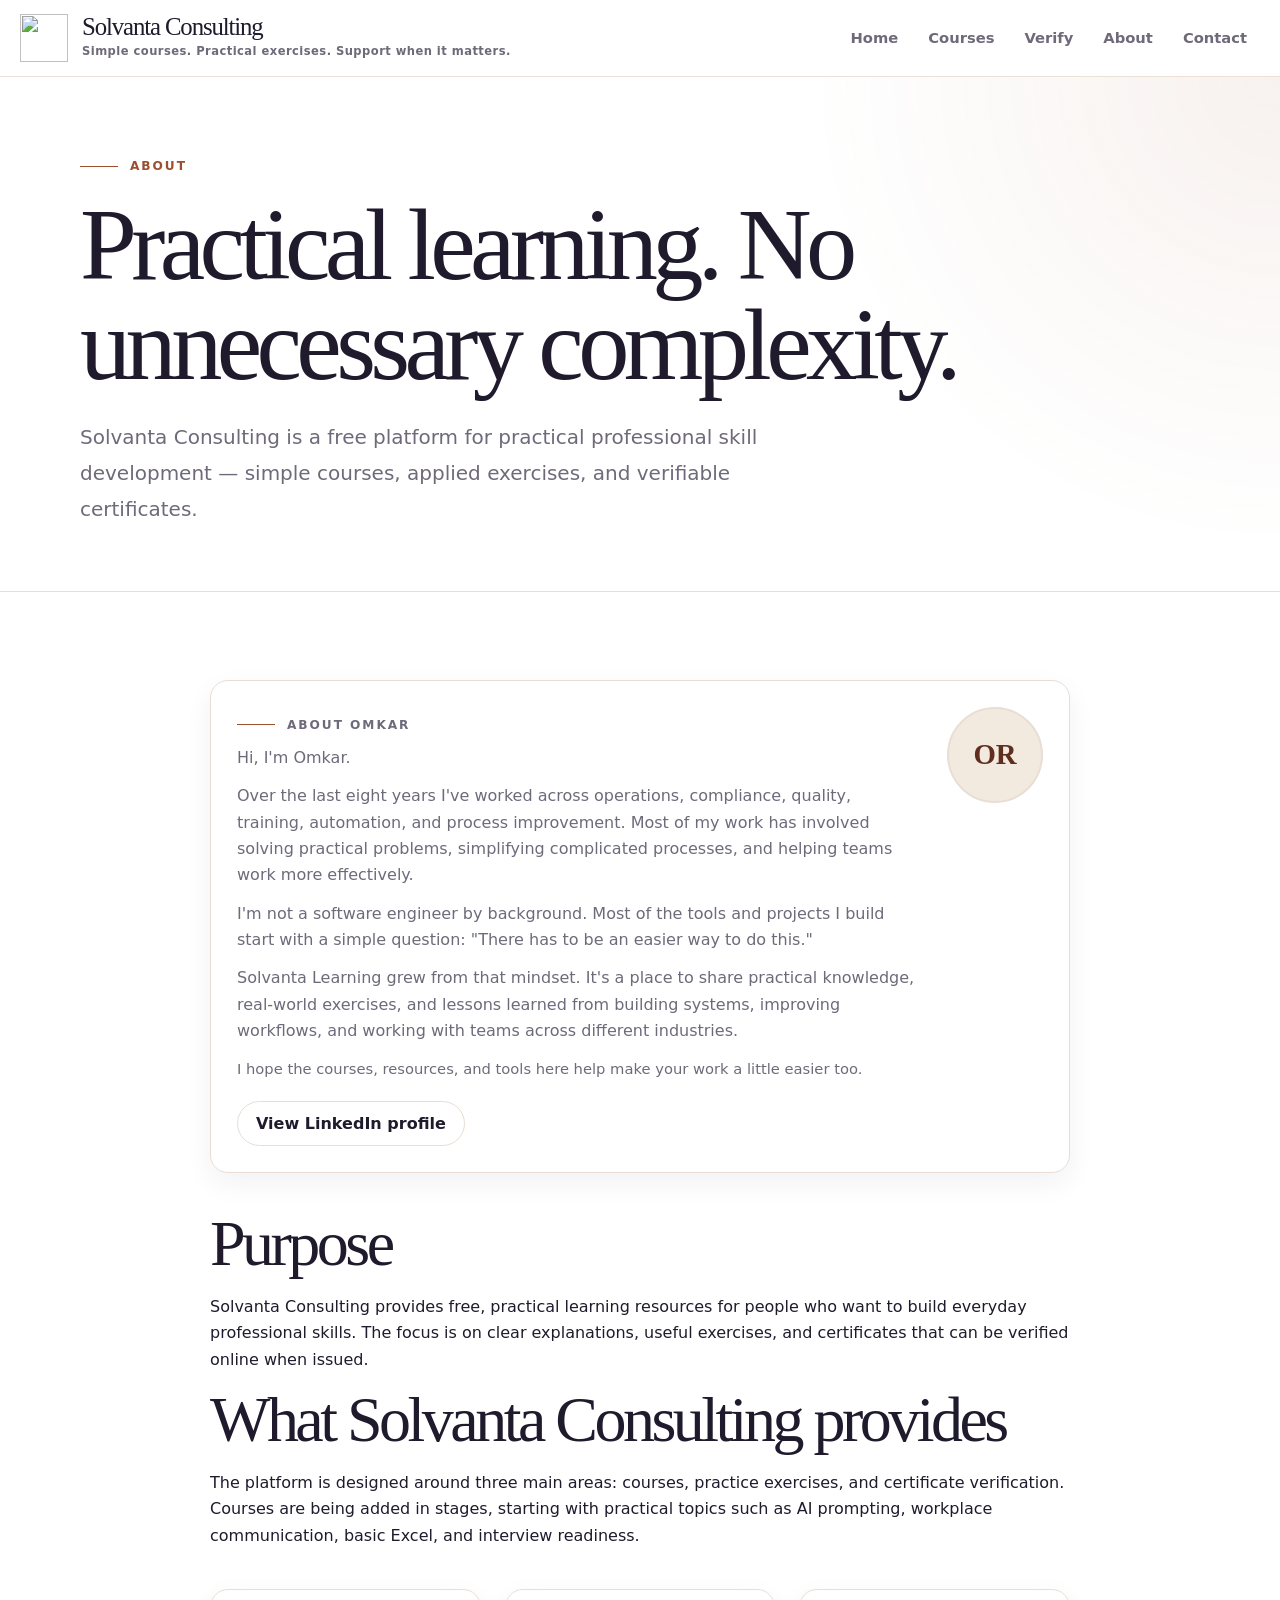
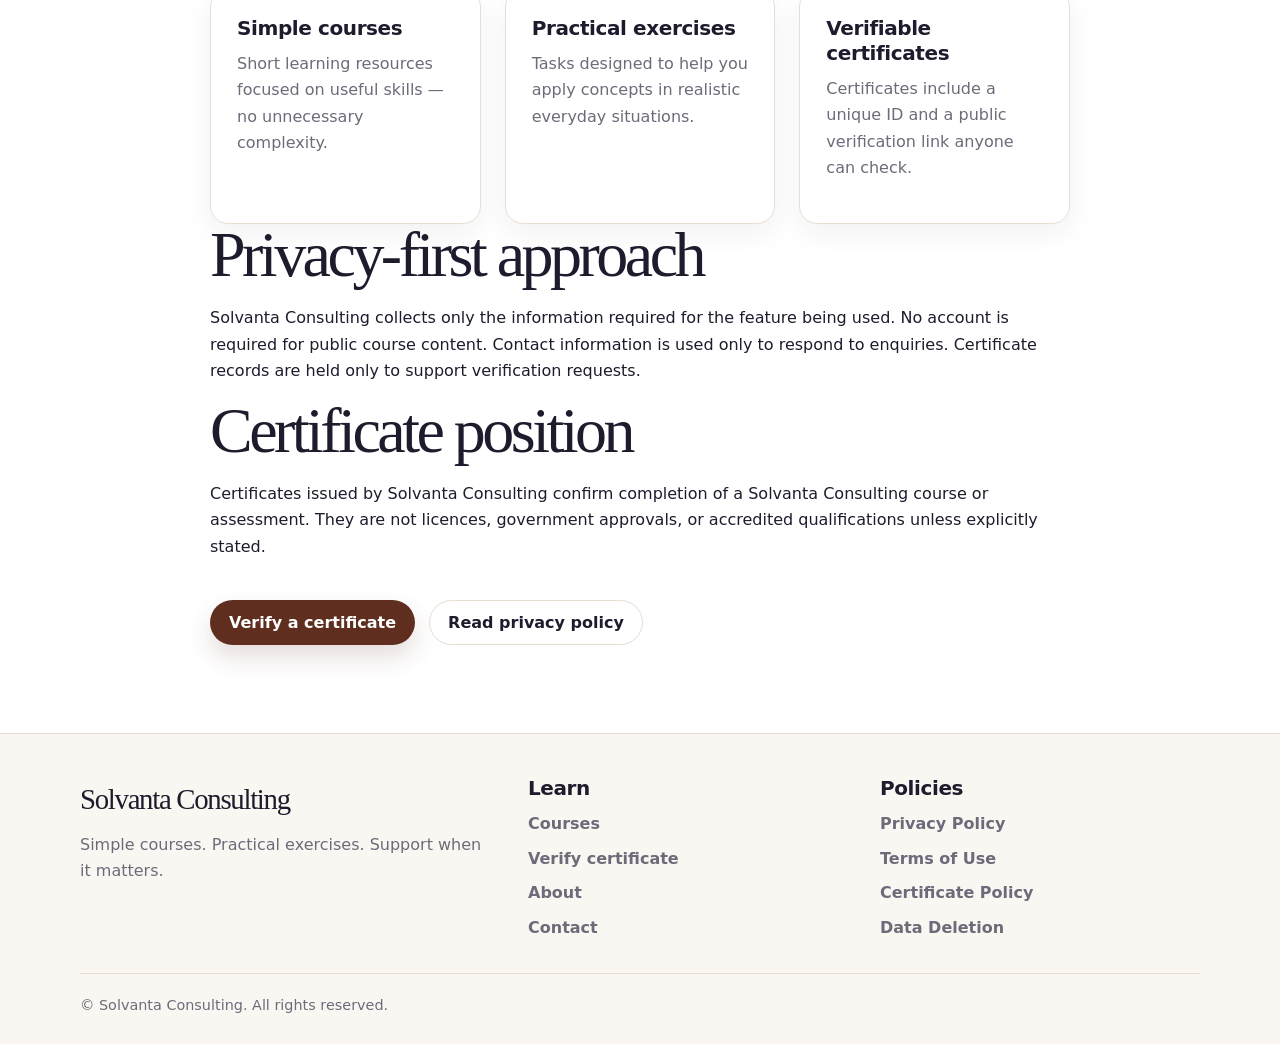
==== commit a2633dab: "Update About Omkar copy" ====
--- a/about/index.html
+++ b/about/index.html
@@ -74,15 +74,24 @@
 <div class="about-omkar-body">
 <p class="kicker" style="margin-bottom:10px;">About Omkar</p>
 <p>
-Hi, I'm Omkar. I build practical learning experiences, operational tools, and process improvements
-that help people solve real-world problems without unnecessary complexity.
+Hi, I'm Omkar.
 </p>
 <p>
-Solvanta Consulting is an extension of that philosophy: simple courses, practical exercises,
-and support when it matters.
+Over the last eight years I've worked across operations, compliance, quality, training,
+automation, and process improvement. Most of my work has involved solving practical
+problems, simplifying complicated processes, and helping teams work more effectively.
+</p>
+<p>
+I'm not a software engineer by background. Most of the tools and projects I build start
+with a simple question: "There has to be an easier way to do this."
+</p>
+<p>
+Solvanta Learning grew from that mindset. It's a place to share practical knowledge,
+real-world exercises, and lessons learned from building systems, improving workflows,
+and working with teams across different industries.
 </p>
 <p class="muted" style="font-size:0.92rem;">
-I build practical office tools for people who have data, deadlines, and exactly zero patience for broken workflows.
+I hope the courses, resources, and tools here help make your work a little easier too.
 </p>
 <div class="hero-actions" style="margin-top:20px;">
 <a
--- a/assets/css/styles.css
+++ b/assets/css/styles.css
@@ -859,7 +859,7 @@
 
 
 /* =========================================================
-  Solvanta Learning — Additional Components
+  Solvanta Consulting — Additional Components
   Status badges, result rows, form enhancements,
   content page layouts, verification result display.
   ========================================================= */
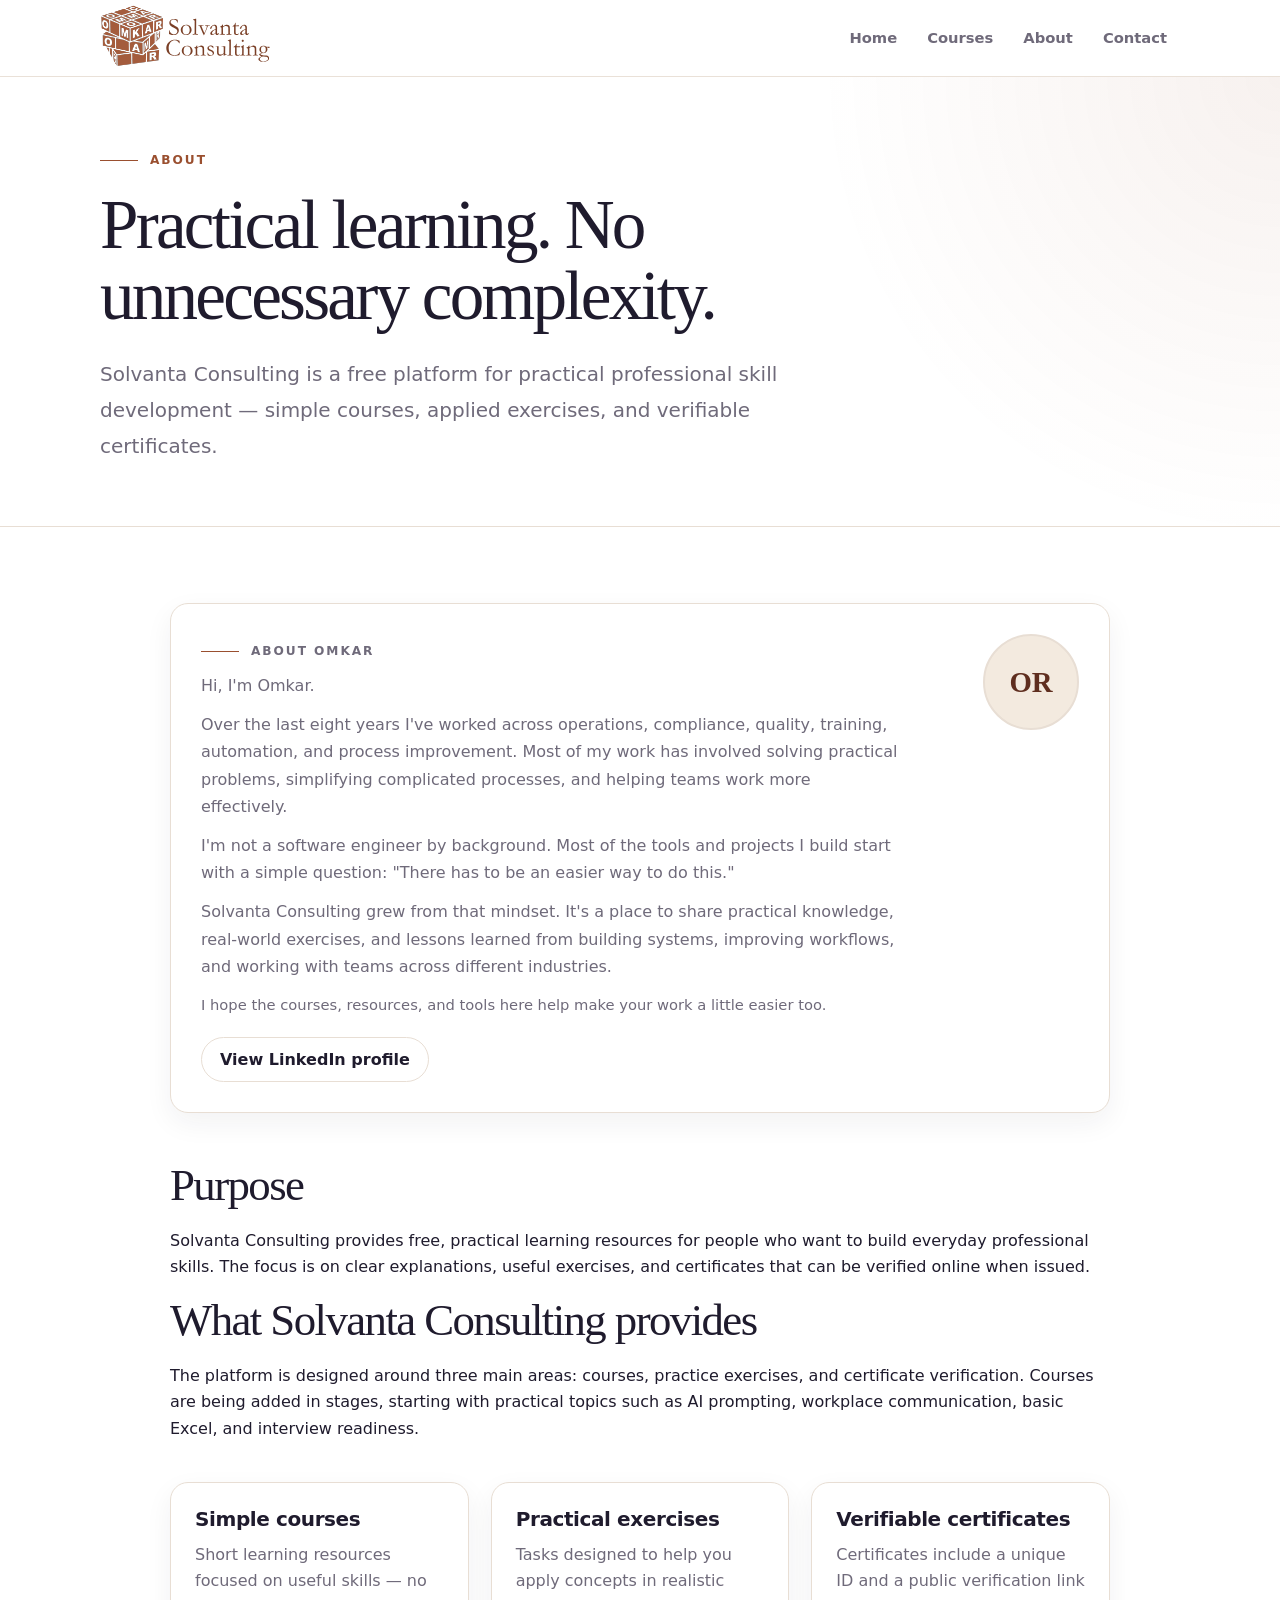
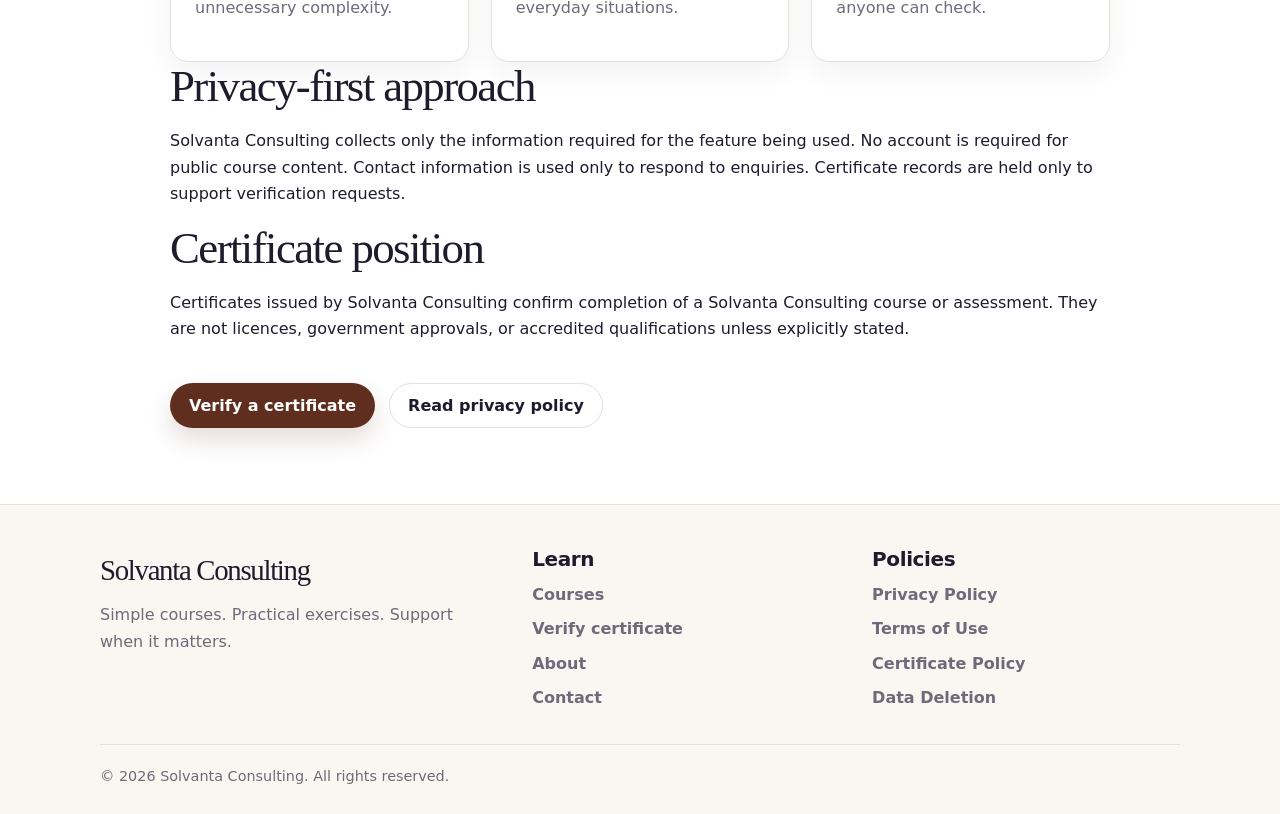
==== commit f0e62123: "Correct About brand wording" ====
--- a/about/index.html
+++ b/about/index.html
@@ -86,7 +86,7 @@
 with a simple question: "There has to be an easier way to do this."
 </p>
 <p>
-Solvanta Learning grew from that mindset. It's a place to share practical knowledge,
+Solvanta Consulting grew from that mindset. It's a place to share practical knowledge,
 real-world exercises, and lessons learned from building systems, improving workflows,
 and working with teams across different industries.
 </p>
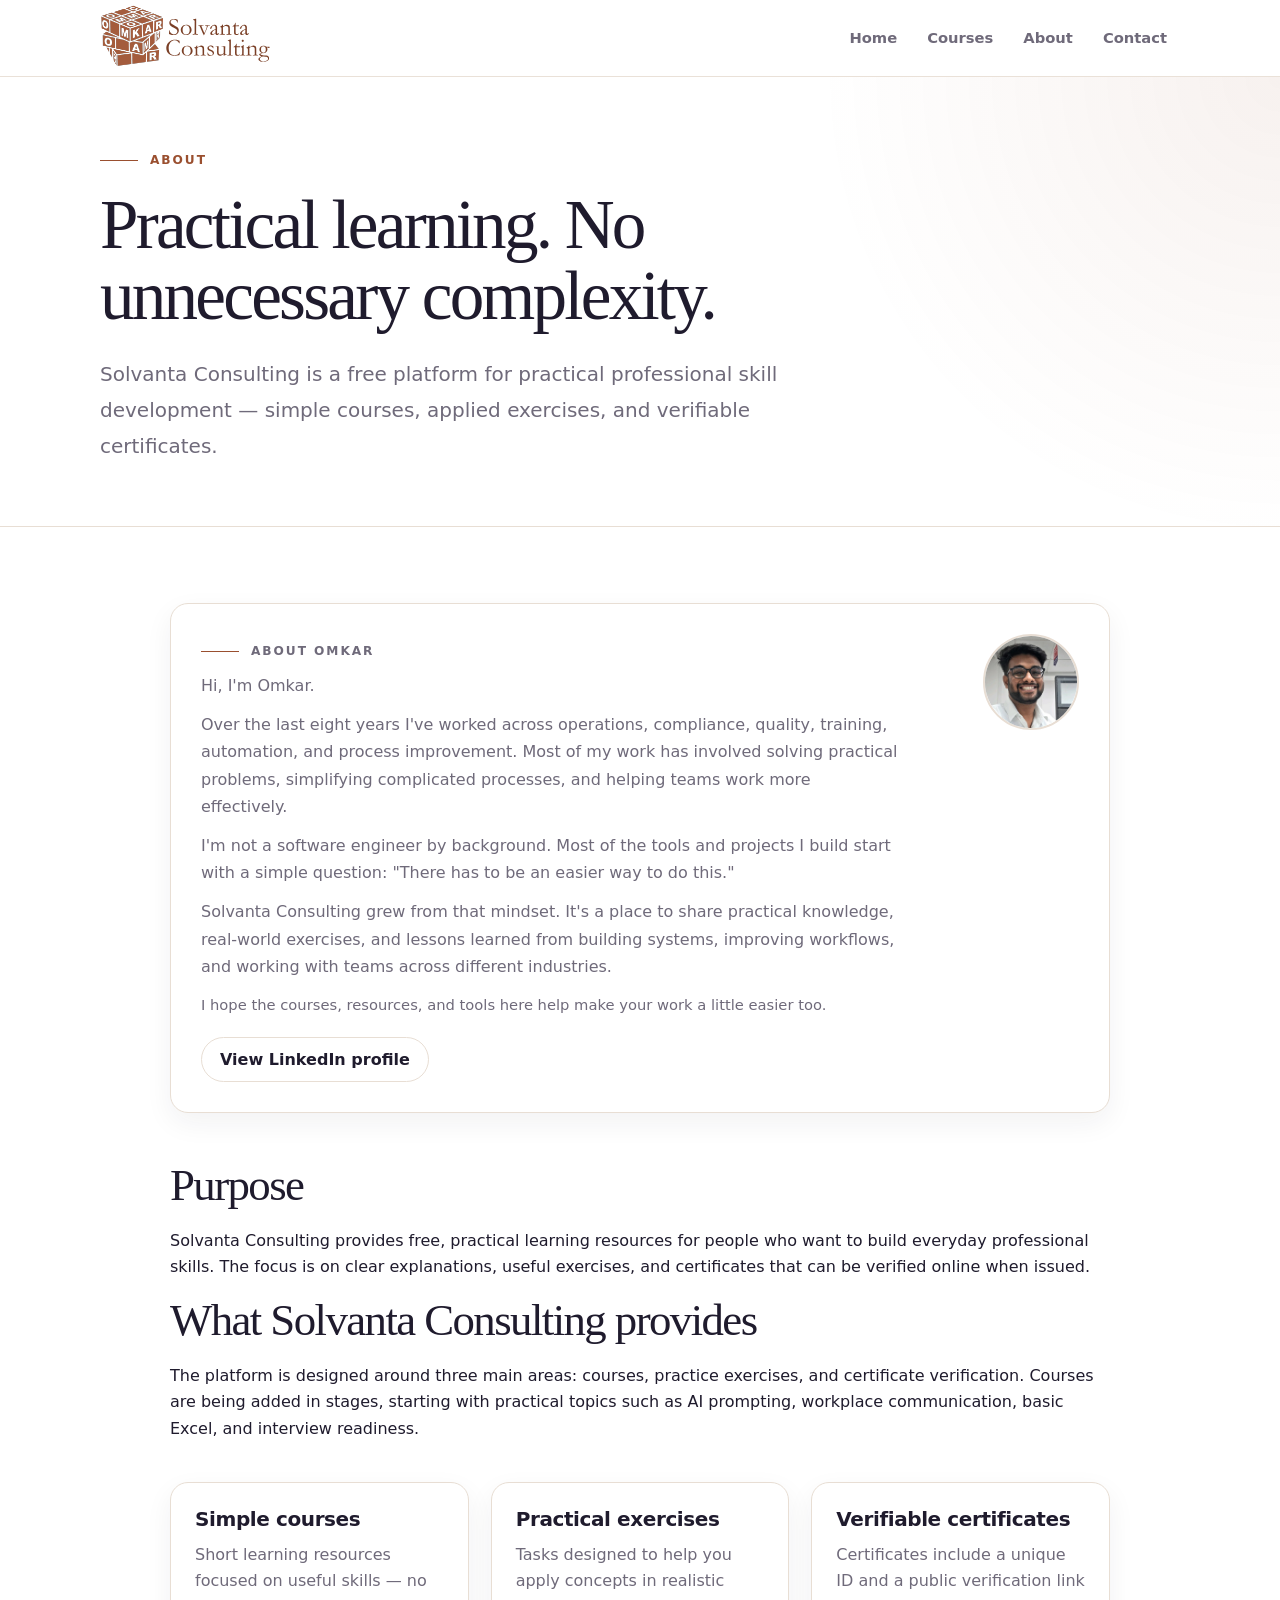
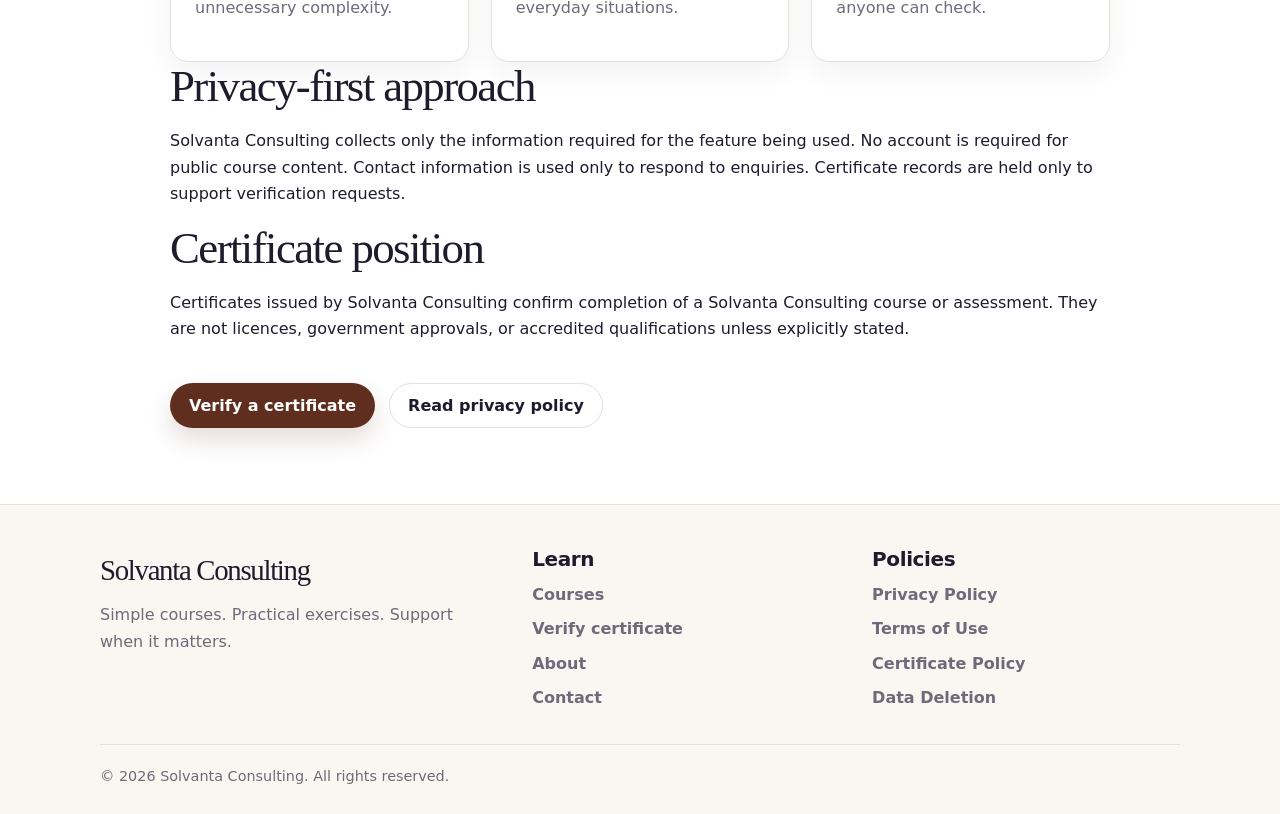
==== commit 114e510f: "Use profile image on About page" ====
--- a/about/index.html
+++ b/about/index.html
@@ -63,13 +63,11 @@
 <div class="about-omkar-inner card">
 <div class="about-omkar-photo" aria-hidden="true">
 <img
-src="../assets/img/omkar-profile.jpg"
+src="../assets/img/profile.jpg"
 alt="Omkar Reddy"
 width="96"
 height="96"
-onerror="this.style.display='none'; this.nextElementSibling.style.display='flex';"
 />
-<span class="about-omkar-initials" aria-hidden="true" style="display:none;">OR</span>
 </div>
 <div class="about-omkar-body">
 <p class="kicker" style="margin-bottom:10px;">About Omkar</p>
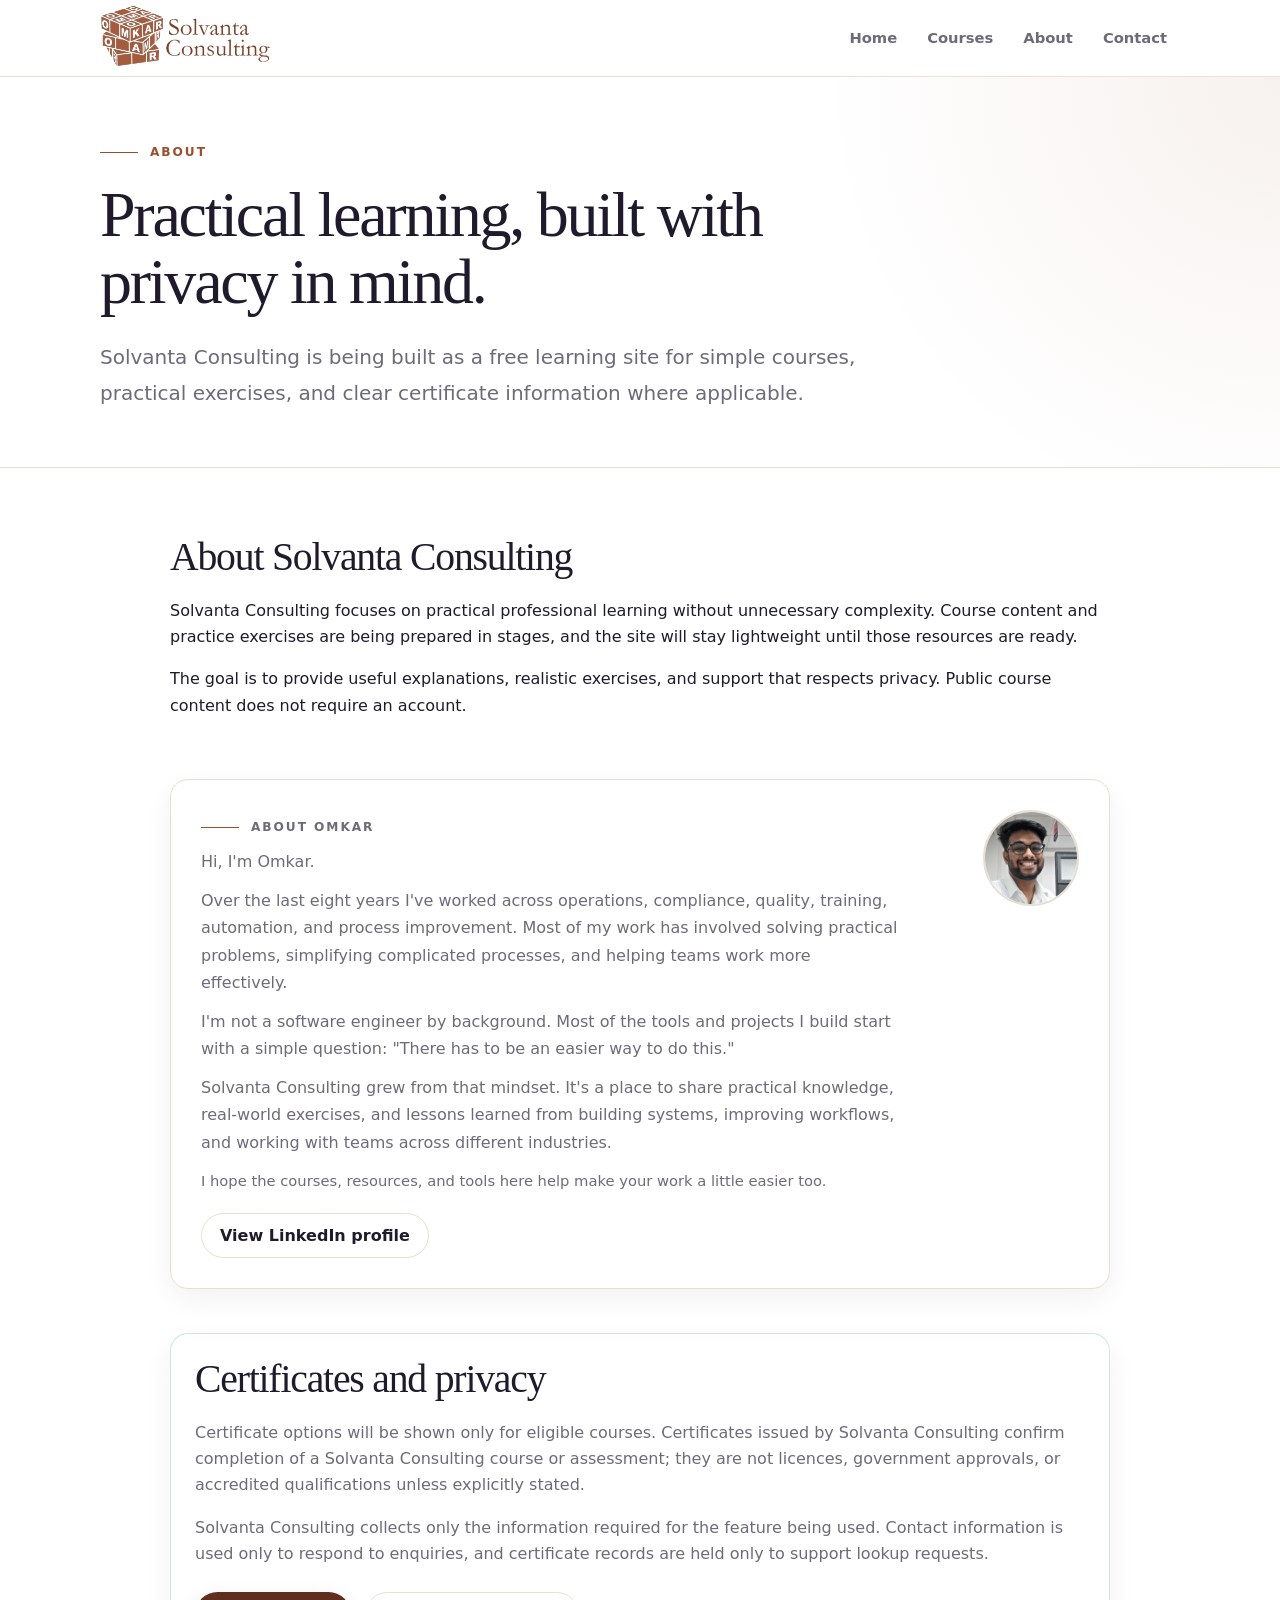
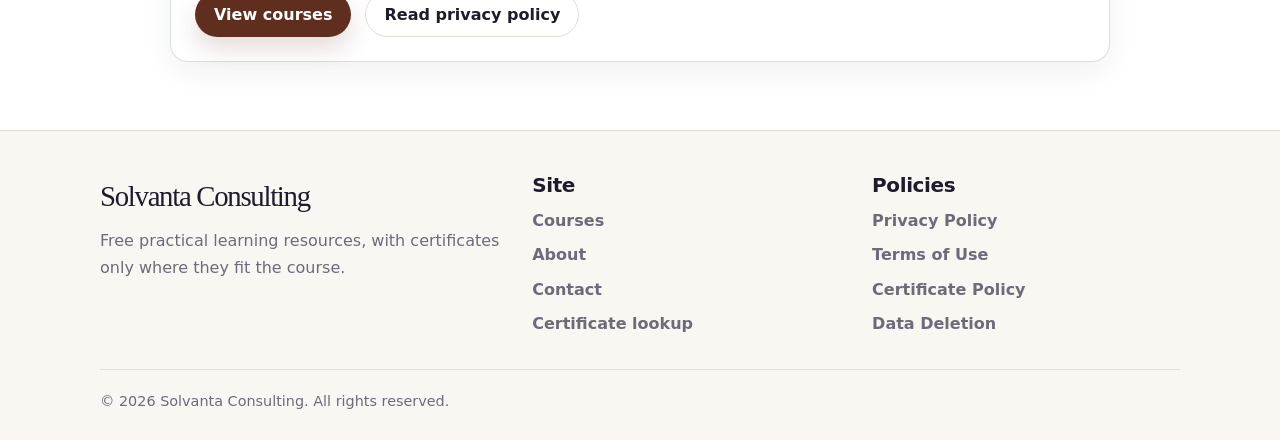
==== commit 718a175f: "Reorganize About page content" ====
--- a/about/index.html
+++ b/about/index.html
@@ -4,7 +4,7 @@
 <meta charset="UTF-8" />
 <meta name="viewport" content="width=device-width, initial-scale=1.0" />
 <title>About | Solvanta Consulting</title>
-<meta name="description" content="About Solvanta Consulting and Omkar Reddy — a practical learning platform focused on simple courses, applied exercises, and verifiable certificates." />
+<meta name="description" content="About Solvanta Consulting and Omkar Reddy, focused on practical learning resources, exercises, and clear certificate information." />
 <link rel="stylesheet" href="../assets/css/styles.css" />
 </head>
 
@@ -36,7 +36,6 @@
 <nav class="site-nav" aria-label="Main navigation" data-nav-menu>
 <a href="/">Home</a>
 <a href="/courses/">Courses</a>
-<a href="/verify/">Verify</a>
 <a href="/about/">About</a>
 <a href="/contact/">Contact</a>
 </nav>
@@ -48,16 +47,25 @@
 <section class="page-intro">
 <div class="container">
 <p class="kicker">About</p>
-<h1>Practical learning. No unnecessary complexity.</h1>
+<h1>Practical learning, built with privacy in mind.</h1>
 <p class="lead">
-Solvanta Consulting is a free platform for practical professional skill development —
-simple courses, applied exercises, and verifiable certificates.
+Solvanta Consulting is being built as a free learning site for simple courses, practical exercises, and clear certificate information where applicable.
 </p>
 </div>
 </section>
 
 <section class="section">
-<div class="container-narrow">
+<div class="container-narrow about-layout">
+
+<article class="about-page-card">
+<h2>About Solvanta Consulting</h2>
+<p>
+Solvanta Consulting focuses on practical professional learning without unnecessary complexity. Course content and practice exercises are being prepared in stages, and the site will stay lightweight until those resources are ready.
+</p>
+<p>
+The goal is to provide useful explanations, realistic exercises, and support that respects privacy. Public course content does not require an account.
+</p>
+</article>
 
 <section class="about-omkar" id="about-omkar">
 <div class="about-omkar-inner card">
@@ -75,18 +83,13 @@
 Hi, I'm Omkar.
 </p>
 <p>
-Over the last eight years I've worked across operations, compliance, quality, training,
-automation, and process improvement. Most of my work has involved solving practical
-problems, simplifying complicated processes, and helping teams work more effectively.
+Over the last eight years I've worked across operations, compliance, quality, training, automation, and process improvement. Most of my work has involved solving practical problems, simplifying complicated processes, and helping teams work more effectively.
 </p>
 <p>
-I'm not a software engineer by background. Most of the tools and projects I build start
-with a simple question: "There has to be an easier way to do this."
+I'm not a software engineer by background. Most of the tools and projects I build start with a simple question: "There has to be an easier way to do this."
 </p>
 <p>
-Solvanta Consulting grew from that mindset. It's a place to share practical knowledge,
-real-world exercises, and lessons learned from building systems, improving workflows,
-and working with teams across different industries.
+Solvanta Consulting grew from that mindset. It's a place to share practical knowledge, real-world exercises, and lessons learned from building systems, improving workflows, and working with teams across different industries.
 </p>
 <p class="muted" style="font-size:0.92rem;">
 I hope the courses, resources, and tools here help make your work a little easier too.
@@ -105,51 +108,16 @@
 </div>
 </section>
 
-<article class="mt-40">
-<h2>Purpose</h2>
+<article class="card card-soft utility-card">
+<h2>Certificates and privacy</h2>
 <p>
-Solvanta Consulting provides free, practical learning resources for people who want to build
-everyday professional skills. The focus is on clear explanations, useful exercises,
-and certificates that can be verified online when issued.
+Certificate options will be shown only for eligible courses. Certificates issued by Solvanta Consulting confirm completion of a Solvanta Consulting course or assessment; they are not licences, government approvals, or accredited qualifications unless explicitly stated.
 </p>
-
-<h2>What Solvanta Consulting provides</h2>
-<p>
-The platform is designed around three main areas: courses, practice exercises,
-and certificate verification. Courses are being added in stages, starting with
-practical topics such as AI prompting, workplace communication, basic Excel, and interview readiness.
+<p class="muted">
+Solvanta Consulting collects only the information required for the feature being used. Contact information is used only to respond to enquiries, and certificate records are held only to support lookup requests.
 </p>
-
-<div class="grid grid-auto mt-40">
-<article class="card">
-<h3>Simple courses</h3>
-<p>Short learning resources focused on useful skills — no unnecessary complexity.</p>
-</article>
-<article class="card">
-<h3>Practical exercises</h3>
-<p>Tasks designed to help you apply concepts in realistic everyday situations.</p>
-</article>
-<article class="card">
-<h3>Verifiable certificates</h3>
-<p>Certificates include a unique ID and a public verification link anyone can check.</p>
-</article>
-</div>
-
-<h2>Privacy-first approach</h2>
-<p>
-Solvanta Consulting collects only the information required for the feature being used.
-No account is required for public course content. Contact information is used only to respond to enquiries.
-Certificate records are held only to support verification requests.
-</p>
-
-<h2>Certificate position</h2>
-<p>
-Certificates issued by Solvanta Consulting confirm completion of a Solvanta Consulting course or assessment.
-They are not licences, government approvals, or accredited qualifications unless explicitly stated.
-</p>
-
-<div class="hero-actions mt-40">
-<a class="btn btn-primary" href="/verify/">Verify a certificate</a>
+<div class="hero-actions mt-24">
+<a class="btn btn-primary" href="/courses/">View courses</a>
 <a class="btn btn-secondary" href="/privacy-policy/">Read privacy policy</a>
 </div>
 </article>
@@ -163,15 +131,15 @@
 <div class="container footer-layout">
 <div class="footer-brand">
 <p class="footer-title">Solvanta Consulting</p>
-<p class="muted">Simple courses. Practical exercises. Support when it matters.</p>
+<p class="muted">Free practical learning resources, with certificates only where they fit the course.</p>
 </div>
 <div>
-<h3>Learn</h3>
-<nav class="footer-links" aria-label="Footer learn links">
+<h3>Site</h3>
+<nav class="footer-links" aria-label="Footer site links">
 <a data-footer-link href="/courses/">Courses</a>
-<a data-footer-link href="/verify/">Verify certificate</a>
 <a data-footer-link href="/about/">About</a>
 <a data-footer-link href="/contact/">Contact</a>
+<a data-footer-link href="/verify/">Certificate lookup</a>
 </nav>
 </div>
 <div>
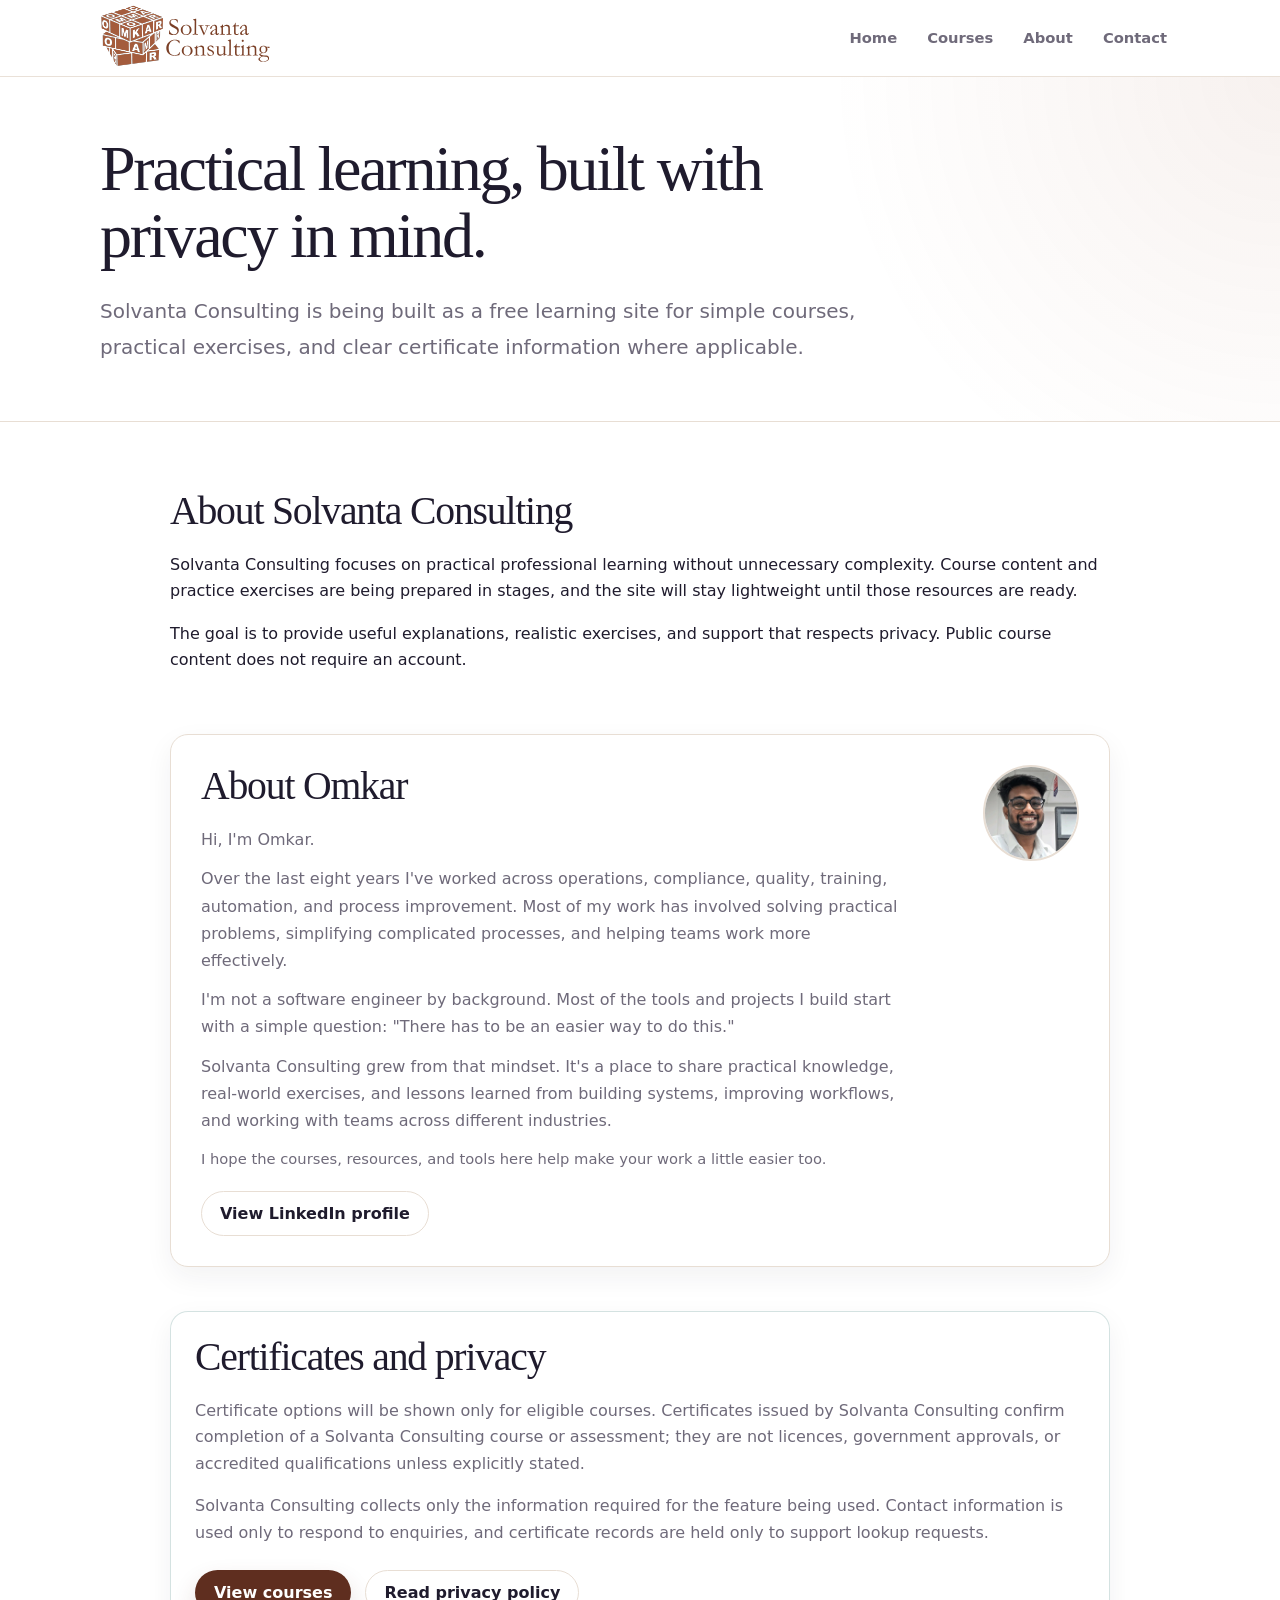
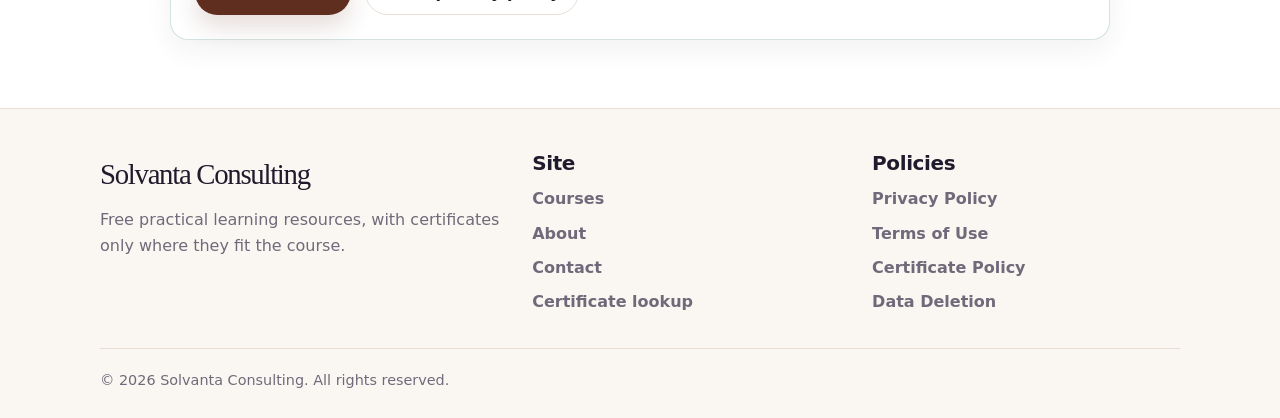
==== commit 0a5bc52b: "Simplify About page labels" ====
--- a/about/index.html
+++ b/about/index.html
@@ -46,7 +46,6 @@
 
 <section class="page-intro">
 <div class="container">
-<p class="kicker">About</p>
 <h1>Practical learning, built with privacy in mind.</h1>
 <p class="lead">
 Solvanta Consulting is being built as a free learning site for simple courses, practical exercises, and clear certificate information where applicable.
@@ -78,7 +77,7 @@
 />
 </div>
 <div class="about-omkar-body">
-<p class="kicker" style="margin-bottom:10px;">About Omkar</p>
+<h2>About Omkar</h2>
 <p>
 Hi, I'm Omkar.
 </p>
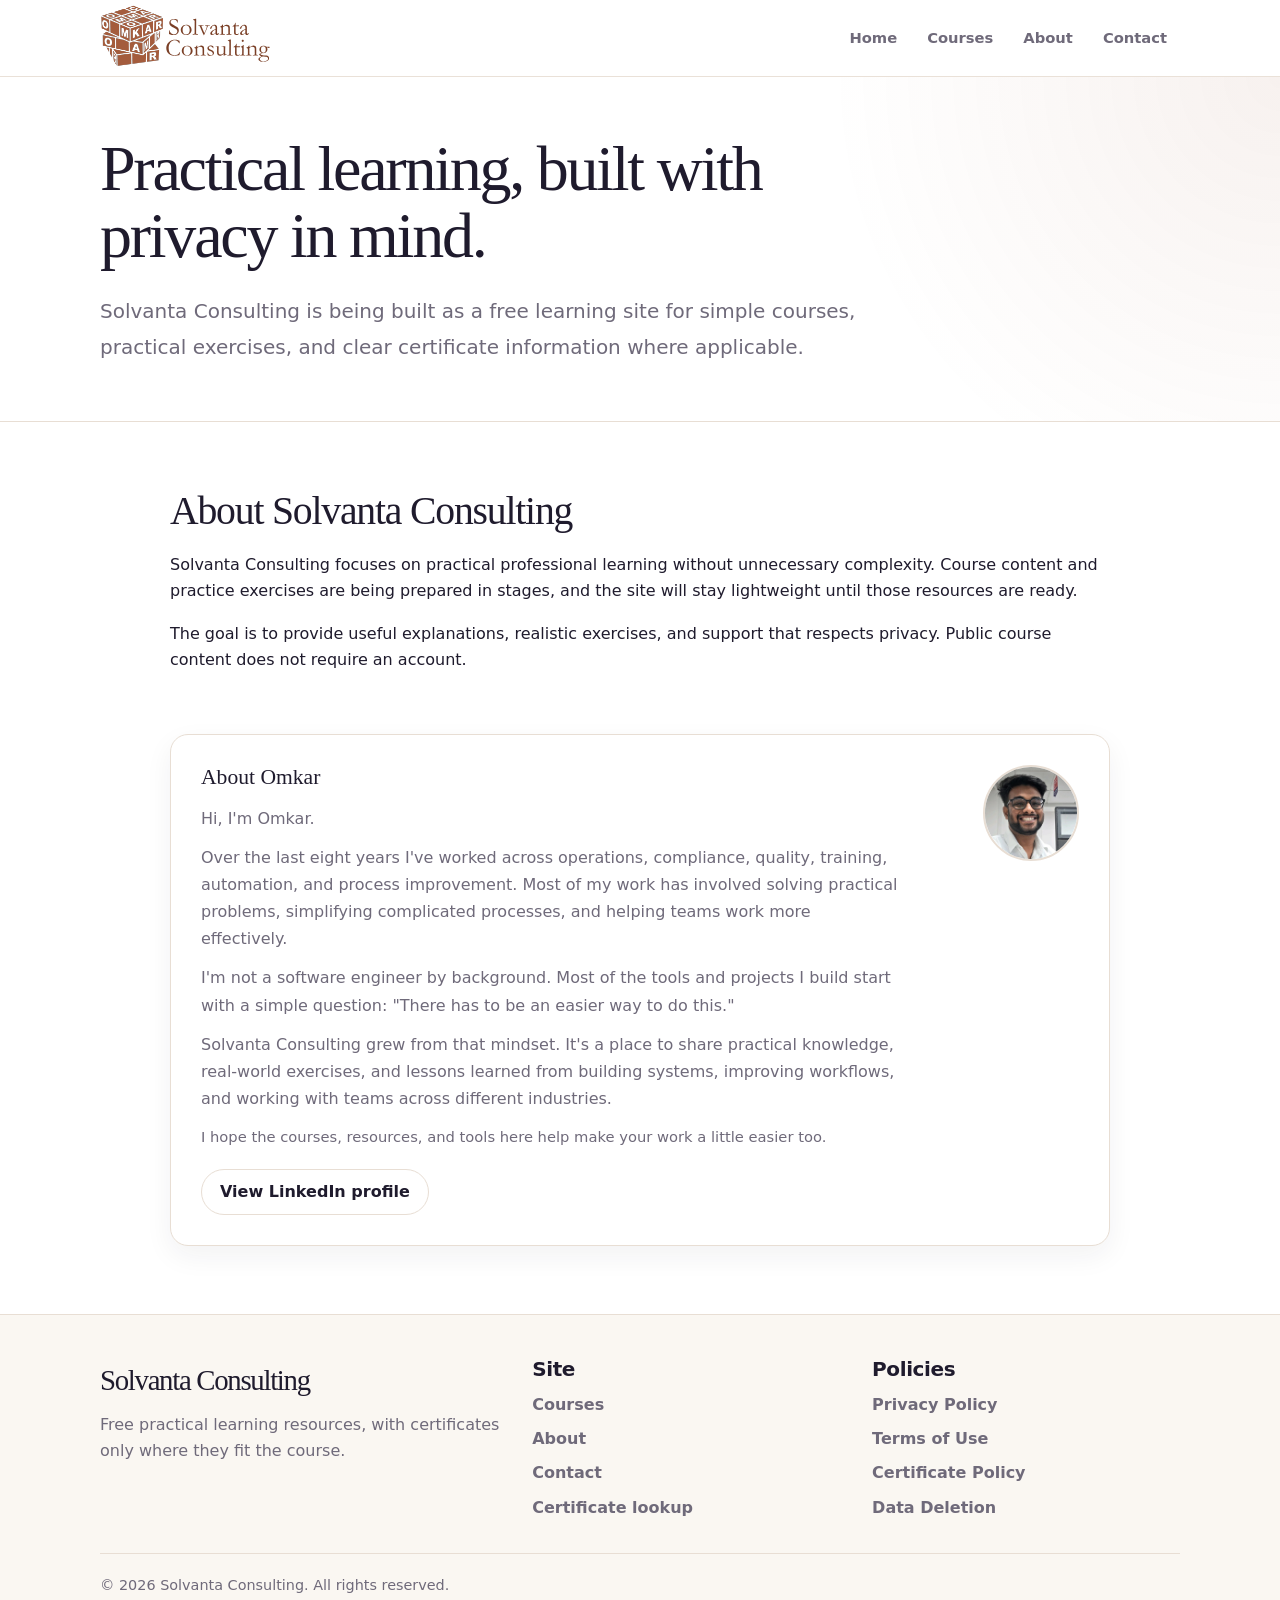
==== commit 5b505d7d: "Remove certificates and privacy section from About" ====
--- a/about/index.html
+++ b/about/index.html
@@ -107,20 +107,6 @@
 </div>
 </section>
 
-<article class="card card-soft utility-card">
-<h2>Certificates and privacy</h2>
-<p>
-Certificate options will be shown only for eligible courses. Certificates issued by Solvanta Consulting confirm completion of a Solvanta Consulting course or assessment; they are not licences, government approvals, or accredited qualifications unless explicitly stated.
-</p>
-<p class="muted">
-Solvanta Consulting collects only the information required for the feature being used. Contact information is used only to respond to enquiries, and certificate records are held only to support lookup requests.
-</p>
-<div class="hero-actions mt-24">
-<a class="btn btn-primary" href="/courses/">View courses</a>
-<a class="btn btn-secondary" href="/privacy-policy/">Read privacy policy</a>
-</div>
-</article>
-
 </div>
 </section>
 
